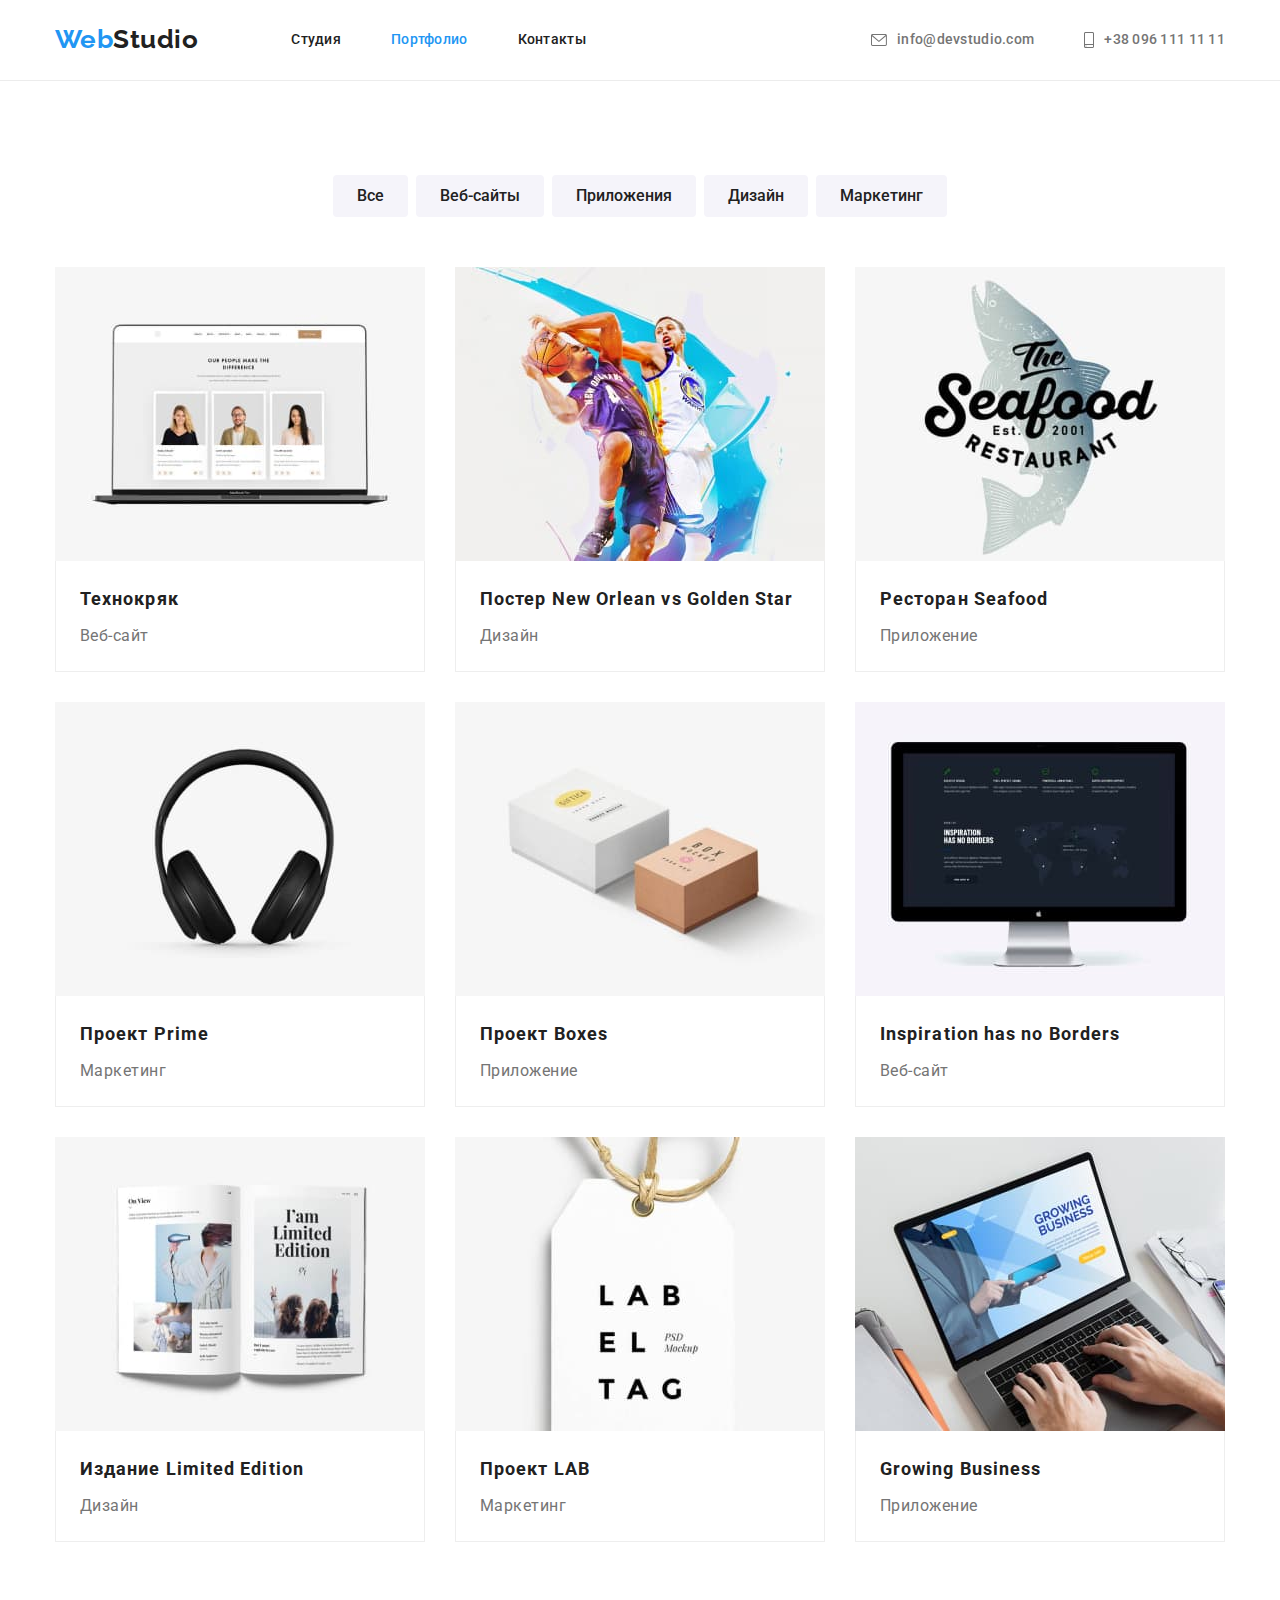
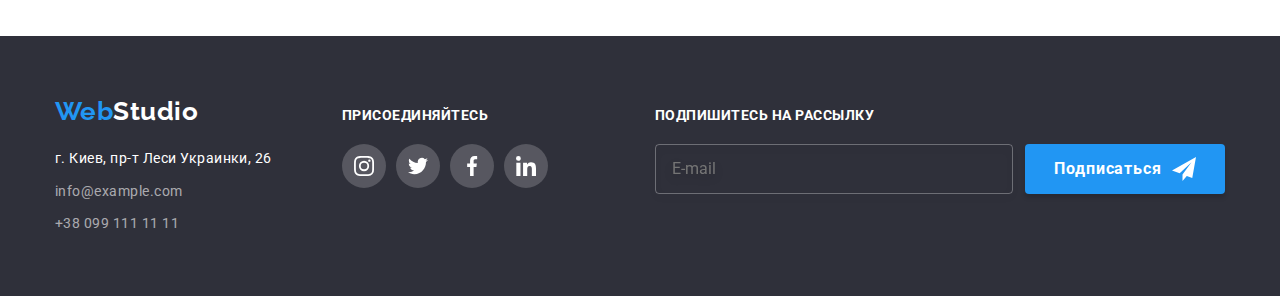
==== portfolio.html @ 56f7a827 "start" ====
<!DOCTYPE html>
<html lang="ru">

<head>
    <meta charset="UTF-8">
    <meta name="viewport" content="width=device-width, initial-scale=1.0">
    <title>ВебСтудия</title>
    <link rel="preconnect" href="https://fonts.gstatic.com">
    <link href="https://fonts.googleapis.com/css2?family=Raleway:wght@700&family=Roboto:wght@400;500;700;900&display=swap"
        rel="stylesheet">
    <link rel="stylesheet" href="https://cdnjs.cloudflare.com/ajax/libs/modern-normalize/1.0.0/modern-normalize.css">
    <link rel="stylesheet" href="./css/stylesheet.css">
</head>

<body>
    <!-- header -->
    <header class="header">
        <div class="container oneline">
            <nav class="navigation">
                <a class="logo-header" href="./index.html" lang="en">Web<span class="studio-above">Studio</span></a>
                <ul class="nav-links">
                    <li class="nav-links-item">
                        <a class="nav-link" href="./index.html">Студия</a>
                    </li>
                    <li class="nav-links-item">
                        <a class="nav-link active-page" href="./portfolio.html"><span class="this-page">Портфолио</span></a>
                    </li>
                    <li class="nav-links-item">
                        <a class="nav-link" href="#">Контакты</a>
                    </li>
                </ul>
            </nav>
            <ul class="header-address">
                <li class="header-address-item">
                    <a class="nav-contact-link" href="mailto:info@devstudio.com">
                        <svg class="header-icon" width="16" height="12">
                            <use href="./index-images/icons/sprite.svg#icon-envelope">
                            </use>
                        </svg>info@devstudio.com
                    </a>
                </li>
                <li class="header-address-item">
                    <a class="nav-contact-link" href="tel:+380961111111">
                        <svg class="header-icon" width="10" height="16">
                            <use href="./index-images/icons/sprite.svg#icon-smartphone">
                            </use>
                        </svg>+38 096 111 11 11
                    </a>
                </li>
            </ul>
        </div>
    </header>

    <main>
        <!-- portfolio -->
        <section class="portfolio">
            <div class="container">    
                <h1 hidden>Портфолио</h1>

                <!-- buttons -->
                <ul class="buttons">
                    <li class="buttons-item"><button type="button" class="sort-button">Все</button></li>
                    <li class="buttons-item"><button type="button" class="sort-button">Веб-сайты</button></li>
                    <li class="buttons-item"><button type="button" class="sort-button">Приложения</button></li>
                    <li class="buttons-item"><button type="button" class="sort-button">Дизайн</button></li>
                    <li class="buttons-item"><button type="button" class="sort-button">Маркетинг</button></li>
                </ul>

                <!-- projects -->
                <h2 hidden>Ссылки на проекты</h2>
                <ul class="projects">
                    <li class="projects-item">
                        <a href="#" class="projects-link">
                            <div class="jump">
                                <img class="projects-pic" src= ./index-images/projects/technokrjak.jpg alt="Технокряк" width="370" height="294">
                                <p class="jump-text">Технокряк это современная площадка распространения коронавируса. Компании используют эту платформу для цифрового
                                шпионажа и атак на защищённые сервера конкурентов.
                                </p>
                            </div>
                            <div class="projects-text"> 
                                <h3 class="projects-title">Технокряк</h3>
                                <p class="projects-type">Веб-сайт</p>
                            </div>
                        </a>
                    </li>
                    <li class="projects-item">
                        <a href="#" class="projects-link">
                            <div class="jump">
                                <img class="projects-pic" src="./index-images/projects/neworlean.jpg" alt="Постер New Orlean vs Golden Star" width="370"
                                    height="294">
                                <p class="jump-text">Технокряк это современная площадка распространения коронавируса. Компании используют эту
                                    платформу для цифрового
                                    шпионажа и атак на защищённые сервера конкурентов.
                                </p>
                            </div>
                            <div class="projects-text">
                                <h3 class="projects-title">Постер New Orlean vs Golden Star</h3>
                                <p class="projects-type">Дизайн</p>
                            </div>
                        </a>
                    </li>
                    <li class="projects-item">
                        <a href="#" class="projects-link">
                            <div class="jump">
                                <img class="projects-pic" src="./index-images/projects/seafood.jpg" alt="Ресторан Seafood" width="370" height="294">
                                <p class="jump-text">Технокряк это современная площадка распространения коронавируса. Компании используют эту
                                    платформу для цифрового
                                    шпионажа и атак на защищённые сервера конкурентов.
                                </p>
                            </div>
                            <div class="projects-text">
                                <h3 class="projects-title">Ресторан Seafood</h3>
                                <p class="projects-type">Приложение</p>
                            </div>
                        </a>
                    </li>
                    <li class="projects-item">
                        <a href="#" class="projects-link">
                            <div class="jump">
                                <img class="projects-pic" src="./index-images/projects/prime.jpg" alt="Проект Prime" width="370" height="294">
                                <p class="jump-text">Технокряк это современная площадка распространения коронавируса. Компании используют эту
                                    платформу для цифрового
                                    шпионажа и атак на защищённые сервера конкурентов.
                                </p>
                            </div>
                            <div class="projects-text">
                                <h3 class="projects-title">Проект Prime</h3>
                                <p class="projects-type">Маркетинг</p>
                            </div>
                        </a>
                    </li>
                    <li class="projects-item">
                        <a href="#" class="projects-link">
                            <div class="jump">
                                <img class="projects-pic" src="./index-images/projects/boxes.jpg" alt="Проект Boxes" width="370" height="294">
                                <p class="jump-text">Технокряк это современная площадка распространения коронавируса. Компании используют эту
                                    платформу для цифрового
                                    шпионажа и атак на защищённые сервера конкурентов.
                                </p>
                            </div>
                            <div class="projects-text">
                                <h3 class="projects-title">Проект Boxes</h3>
                                <p class="projects-type">Приложение</p>
                            </div>
                        </a>
                    </li>
                    <li class="projects-item">
                        <a href="#" class="projects-link">
                            <div class="jump">
                                <img class="projects-pic" src="./index-images/projects/inspiration.jpg" alt="Inspiration has no Borders" width="370"
                                    height="294">
                                <p class="jump-text">Технокряк это современная площадка распространения коронавируса. Компании используют эту
                                    платформу для цифрового
                                    шпионажа и атак на защищённые сервера конкурентов.
                                </p>
                            </div>
                            <div class="projects-text">
                                <h3 class="projects-title">Inspiration has no Borders</h3>
                                <p class="projects-type">Веб-сайт</p>
                            </div>
                        </a>
                    </li>
                    <li class="projects-item">
                        <a href="#" class="projects-link">
                            <div class="jump">
                                <img class="projects-pic" src="./index-images/projects/limitededition.jpg" alt="Издание Limited Edition" width="370"
                                    height="294">
                                <p class="jump-text">Технокряк это современная площадка распространения коронавируса. Компании используют эту
                                платформу для цифрового
                                шпионажа и атак на защищённые сервера конкурентов.</p>
                            </div>
                            <div class="projects-text">
                                <h3 class="projects-title">Издание Limited Edition</h3>
                                <p class="projects-type">Дизайн</p>
                            </div>
                        </a>
                    </li>
                    <li class="projects-item">
                        <a href="#" class="projects-link">
                            <div class="jump">
                                <img class="projects-pic" src="./index-images/projects/lab.jpg" alt="Проект LAB" width="370" height="294">
                                <p class="jump-text">Технокряк это современная площадка распространения коронавируса. Компании используют эту
                                    платформу для цифрового
                                    шпионажа и атак на защищённые сервера конкурентов.</p>
                            </div>
                            <div class="projects-text">
                                <h3 class="projects-title">Проект LAB</h3>
                                <p class="projects-type">Маркетинг</p>
                            </div>
                        </a>
                    </li>
                    <li class="projects-item">
                        <a href="#" class="projects-link">
                            <div class="jump">
                                <img class="projects-pic" src="./index-images/projects/growing.jpg" alt="Growing Business" width="370" height="294">
                                <p class="jump-text">Технокряк это современная площадка распространения коронавируса. Компании используют эту
                                    платформу для цифрового
                                    шпионажа и атак на защищённые сервера конкурентов.</p>
                            </div>
                            <div class="projects-text">
                                <h3 class="projects-title">Growing Business</h3>
                                <p class="projects-type">Приложение</p>
                            </div>
                        </a>
                    </li>
                </ul>
            </div>
        </section>
    </main>

    <!-- footer -->
    <footer class="footer">
        <div class="container general">
            <div class="footer-one">
                <a class="logo-footer" href="./index.html" lang="en">Web<span class="studio-below">Studio</span></a>
                <address class="footer-addresses">
                    <a class="address-link" href="#">г. Киев, пр-т Леси Украинки, 26</a>
                    <a class="contact-link" href="mailto:info@example.com">info@example.com</a>
                    <a class="contact-link" href="tel:+380991111111">+38 099 111 11 11</a>
                </address>
            </div>
            <div class="footer-two">
                <h3 class="join-title">Присоединяйтесь</h3>
                <ul class="member-links">
                    <li class="member-links-item down">
                        <a href="#" class="member-link">
                            <svg class="link-icon foot">
                                <use href="./index-images/icons/sprite.svg#icon-instagram">
                                </use>
                            </svg>
                        </a>
                    </li>
                    <li class="member-links-item down">
                        <a href="#" class="member-link">
                            <svg class="link-icon foot">
                                <use href="./index-images/icons/sprite.svg#icon-twitter">
                                </use>
                            </svg>
                        </a>
                    </li>
                    <li class="member-links-item down">
                        <a href="#" class="member-link">
                            <svg class="link-icon foot">
                                <use href="./index-images/icons/sprite.svg#icon-facebook">
                                </use>
                            </svg>
                        </a>
                    </li>
                    <li class="member-links-item down">
                        <a href="#" class="member-link">
                            <svg class="link-icon foot">
                                <use href="./index-images/icons/sprite.svg#icon-linkedin">
                                </use>
                            </svg>
                        </a>
                    </li>
                </ul>
            </div>
            <div class="footer-three">
                <form action="#" class="subscribe-form">
                    <p class="join-title">Подпишитесь на рассылку</p>
                    <div class="subscribe-container">
                        <input name="user-e-mail" class="order-form-input-footer" type="email" placeholder="E-mail">
                        <button class="order-button subscribe" type="submit">
                            <span>Подписаться</span>
                            <svg class="subscribe-icon">
                                <use href="./index-images/icons/sprite.svg#icon-send"></use>
                            </svg>
                        </button>
                    </div>
                </form>
            </div>
        </div>
    </footer>

</body>

</html>
---- css/stylesheet.css ----
:root {
  --accent-color: #2196f3;
  --h-color: #212121;
  --text-color: #757575;
  --white-color: #ffffff;
  --font-family: Roboto, sans-serif;
  --time: 250ms;
  --delay: cubic-bezier(0.4, 0, 0.2, 1);
}

html {
  box-sizing: border-box;
}

*,
*::after,
*::before {
  box-sizing: inherit;
}

body {
  font-family: var(--font-family);
  letter-spacing: 0.03em;
  font-style: normal;
  margin: 0;
}

ul {
  margin: 0;
  padding: 0;
}

a {
  text-decoration: none;
}

h1,
h2,
h3,
h4,
h5,
h6,
p {
  margin: 0;
}

img {
  display: block;
  max-width: 100%;
  height: auto;
}

.container {
  width: 1200px;
  padding: 0 15px;
  margin: 0 auto;
}

/* header */

.header {
  display: flex;
  align-items: center;
  border-bottom: 1px solid #ececec;
}

.oneline {
  display: flex;
}

.navigation {
  display: flex;
}

.logo-header {
  display: inline-block;
  padding-top: 24px;
  padding-bottom: 25px;
  margin-right: 93px;
  font-family: Raleway, sans-serif;
  font-weight: 700;
  font-size: 26px;
  line-height: 1.19;
  color: var(--accent-color);
}

.studio-above {
  color: var(--h-color);
}

.nav-links {
  list-style: none;
  display: flex;
}

.nav-links-item {
  display: inline-block;
  margin-right: 50px;
  position: relative;
}

.nav-links .nav-links-item:last-child {
  margin-right: 0;
}

.nav-link {
  display: inline-block;
  padding: 32px 0;
  font-weight: 500;
  font-size: 14px;
  line-height: 1.14;
  letter-spacing: 0.02em;
  color: var(--h-color);
  transition: color var(--time) var(--delay);
}

.nav-link:hover,
.nav-link:focus,
.nav-contact-link:hover,
.nav-contact-link:focus {
  color: var(--accent-color);
}

.nav-link > .this-page {
  color: var(--accent-color);
}

.nav-link::after {
  content: "";
  display: block;
  height: 4px;
  width: 100%;
  background: var(--accent-color);
  border-radius: 2px;
  position: absolute;
  left: 0;
  bottom: 0;
  visibility: hidden;
  transition: visibility var(--time) var(--delay);
}

.nav-link:hover::after,
.nav-link:focus::after {
  visibility: visible;
}

.header-address-item {
  display: inline-block;
  margin-right: 50px;
  color: var(--text-color);
}

.header-address .header-address-item:last-child {
  margin-right: 0;
}

.nav-contact-link {
  display: flex;
  align-items: center;
  font-weight: 500;
  font-size: 14px;
  line-height: 1.14;
  letter-spacing: 0.02em;
  color: var(--text-color);
  padding: 32px 0;
  transition: color var(--time) var(--delay);
}

.header-icon {
  display: inline-block;
  margin-right: 10px;
  fill: currentColor;
  transition: color var(--time) var(--delay);
}

.header-icon:hover,
.header-icon:focus {
  color: var(--accent-color);
}

.header-address {
  margin-left: auto;
  display: flex;
  list-style: none;
}

/* footer */

address {
  font-style: normal;
}

.footer {
  background: #2f303a;
  padding-top: 60px;
  padding-bottom: 60px;
}

.general {
  display: flex;
  flex-direction: row;
  align-items: baseline;
}

/* footer-one container */

.footer-one {
  display: inline-block;
  margin-right: 70px;
}

.logo-footer {
  display: inline-block;
  margin-bottom: 20px;
  font-family: Raleway, sans-serif;
  font-weight: 700;
  font-size: 26px;
  line-height: 1.19;
  color: var(--accent-color);
}

.studio-below {
  color: var(--white-color);
}

.footer-addresses {
  display: flex;
  flex-direction: column;
}

.address-link {
  font-weight: 400;
  font-size: 14px;
  line-height: 1.7;
  color: var(--white-color);
}

.contact-link {
  display: inline-block;
  margin-top: 9px;
  font-weight: 400;
  font-size: 14px;
  line-height: 1.7;
  color: rgba(255, 255, 255, 0.6);
  transition: color var(--time) var(--delay);
}

.contact-link:hover,
.contact-link:focus {
  color: var(--accent-color);
}

/* footer-two container*/

.join-title {
  display: inline-block;
  margin-bottom: 20px;
  font-weight: 700;
  font-size: 14px;
  line-height: 1.14;
  text-transform: uppercase;
  color: var(--white-color);
}

.down {
  background-color: rgba(255, 255, 255, 0.1);
}

.foot {
  fill: var(--white-color);
}

/* footer-three container*/

.footer-three {
  margin-left: auto;
}

.subscribe-form {
  display: flex;
  flex-direction: column;
}

.subscribe-container {
  display: flex;
  flex-direction: row;
}

.order-form-input-footer {
  width: 358px;
  height: 50px;
  font-weight: 400;
  font-size: 16px;
  line-height: 1.25;
  display: flex;
  align-items: center;
  color: rgba(255, 255, 255, 0.6);
  background-color: inherit;
  border: 1px solid rgba(255, 255, 255, 0.3);
  filter: drop-shadow(0px 4px 4px rgba(0, 0, 0, 0.15));
  border-radius: 4px;
  padding: 15px 16px;
}

.order-form-input-footer:focus,
.order-form-input-footer:hover {
  border-color: var(--accent-color);
  outline: none;
}

.subscribe-icon {
  content: "";
  display: block;
  margin-left: 10px;
  height: 24px;
  width: 24px;
  background-position: center;
  background-size: contain;
  background-repeat: no-repeat;
  fill: currentColor;
}

.order-button.subscribe {
  margin-left: 12px;
  display: flex;
  flex-direction: row;
  justify-content: center;
  align-items: center;
}

/* index page */

/* hero */

.hero {
  max-width: 1600px;
  padding: 200px 0px;
  margin: 0 auto;
  background-color: #2f303a;
  background-image: linear-gradient(
      rgba(47, 48, 58, 0.4),
      rgba(47, 48, 58, 0.4)
    ),
    url(../index-images/bcgimg.jpg);
  background-size: cover;
  background-repeat: no-repeat;
  background-position: center;
}

.hero-title {
  text-align: center;
  display: block;
  margin: 0 auto 30px;
  width: 696px;
  font-weight: 900;
  font-size: 44px;
  line-height: 1.36;
  letter-spacing: 0.06em;
  text-transform: uppercase;
  color: var(--white-color);
}

.order-button {
  display: block;
  padding: 8px 0;
  min-width: 200px;
  margin: 0 auto;
  font-weight: 700;
  font-size: 16px;
  line-height: 1.875;
  letter-spacing: 0.06em;
  color: var(--white-color);
  background: var(--accent-color);
  box-shadow: 0px 4px 4px rgba(0, 0, 0, 0.15);
  border-radius: 4px;
  border-color: transparent;
  cursor: pointer;
}

.order-button:hover,
.order-button:focus {
  background-color: #188ce8;
  filter: drop-shadow(0px 4px 4px rgba(0, 0, 0, 0.15));
}

/* modal window */

.backdrop {
  position: fixed;
  top: 0;
  left: 0;
  width: 100%;
  height: 100%;
  background: rgba(0, 0, 0, 0.2);
  opacity: 1;
  visibility: visible;
  transition: visibility var(--time) var(--delay);
}

.backdrop.is-hidden {
  opacity: 0;
  pointer-events: none;
  visibility: hidden;
}

.modal {
  position: absolute;
  top: 50%;
  left: 50%;
  transform: translate(-50%, -50%);
  height: 581px;
  width: 528px;
  background: var(--white-color);
  box-shadow: 0px 1px 3px rgba(0, 0, 0, 0.12), 0px 1px 1px rgba(0, 0, 0, 0.14),
    0px 2px 1px rgba(0, 0, 0, 0.2);
  border-radius: 4px;
  opacity: 1;
  transition: opacity var(--time) var(--delay);
  padding: 40px;
}

.backdrop.is-hidden .modal {
  opacity: 0;
}

.close {
  position: absolute;
  width: 30px;
  height: 30px;
  top: 8px;
  right: 8px;
  background: var(--white-color);
  border: 1px solid rgba(0, 0, 0, 0.1);
  border-radius: 50%;
  cursor: pointer;
  transition: fill var(--time) var(--delay);
  fill: currentColor;
}

.close-sign {
  content: "";
  height: 11px;
  width: 11px;
}

.close:focus,
.close:hover {
  fill: var(--accent-color);
}

/* order-form */

.order-form {
  display: flex;
  flex-direction: column;
}

.order-form-title {
  display: flex;
  margin-bottom: 12px;
  font-weight: 700;
  font-size: 20px;
  line-height: 1.15;
  text-align: center;
  justify-content: center;
  color: var(--h-color);
}

.order-form-label {
  position: relative;
  display: block;
  margin-bottom: 10px;
  display: inline-block;
  font-weight: 400;
  font-size: 12px;
  line-height: 1.17;
  letter-spacing: 0.01em;
  color: var(--text-color);
}

.order-form-input {
  display: inline-block;
  padding: 0 12px 0 42px;
  margin-top: 4px;
  height: 40px;
  width: 100%;
  border: 1px solid rgba(33, 33, 33, 0.2);
  border-radius: 4px;
  transition: border-color var(--time) var(--delay);
  font-weight: normal;
  font-size: 12px;
  line-height: 1.17;
  letter-spacing: 0.01em;
  color: var(--h-color);
}

.order-form-input::placeholder {
  color: rgba(117, 117, 117, 0.5);
}

.order-form-input:focus,
.order-form-input:hover {
  border-color: var(--accent-color);
  outline: none;
}

textarea {
  resize: none;
}

.order-form-input.comment {
  width: 448px;
  height: 120px;
  padding: 12px 16px;
}

.form-icon {
  position: absolute;
  display: inline-block;
  content: "";
  width: 18px;
  height: 18px;
  top: 50%;
  left: 12px;
  fill: currentColor;
  transition: fill var(--time) var(--delay);
}

.order-form-input:focus + .form-icon,
.order-form-input:hover + .form-icon {
  fill: var(--accent-color);
}

/* checkbox */

.form-field {
  display: flex;
  flex-direction: row;
  align-items: center;
  justify-content: center;
  margin-top: 10px;
  margin-bottom: 30px;
  font-weight: 400;
  font-size: 14px;
  line-height: 1.7;
  color: var(--text-color);
}

.checkbox-link {
  color: var(--accent-color);
  text-decoration: underline;
  margin: 0;
}

.tick {
  display: inline-block;
  margin-right: 8px;
  border: 2px solid #000000;
  border-radius: 2px;
  box-shadow: 0px 4px 4px rgba(0, 0, 0, 0.25);
  cursor: pointer;
  fill: var(--white-color);
  transition: border-color var(--time) var(--delay),
    background-color var(--time) var(--delay);
}

.checkbox.visually-hidden {
  position: absolute !important;
  clip: rect(1px 1px 1px 1px); /* IE6, IE7 */
  clip: rect(1px, 1px, 1px, 1px);
  padding: 0 !important;
  border: 0 !important;
  height: 1px !important;
  width: 1px !important;
  overflow: hidden;
}

.checkbox:hover + .tick,
.checkbox:focus + .tick {
  border-color: var(--accent-color);
}

.checkbox:checked + .tick {
  border-color: var(--accent-color);
  background-color: var(--accent-color);
  box-shadow: none;
}

/* usp */

.usp {
  padding: 94px 0;
}

.list {
  display: flex;
  list-style: none;
}

.list-item {
  display: inline-block;
  margin-right: 30px;
  width: 270px;
}

.list-item:last-child {
  margin-right: 0;
}

.list-item::before {
  content: "";
  display: block;
  height: 120px;
  margin-bottom: 30px;
  background-color: #f5f4fa;
  background-repeat: no-repeat;
  background-position: center;
}

.antenna::before {
  background-image: url("../index-images/icons/antenna.svg");
}

.clock::before {
  background-image: url("../index-images/icons/clock.svg");
}

.diagram::before {
  background-image: url("../index-images/icons/diagram.svg");
}

.astronaut::before {
  background-image: url("../index-images/icons/astronaut.svg");
}

.list-item-title {
  display: inline-block;
  height: 16px;
  margin-bottom: 10px;
  font-weight: 700;
  font-size: 14px;
  line-height: 1.14;
  text-transform: uppercase;
  color: var(--h-color);
}

.list-item-descr {
  display: inline-block;
  font-weight: 400;
  font-size: 14px;
  line-height: 1.7;
  color: var(--text-color);
  height: 75px;
}

/* our job */

.ourjob {
  display: block;
  padding-bottom: 94px;
  text-align: center;
}

.section-title {
  font-weight: 700;
  font-size: 36px;
  line-height: 1.17;
  color: var(--h-color);
  margin-bottom: 50px;
}

.ourjob-list {
  display: flex;
  list-style: none;
}

.ourjob-list-item {
  display: inline-block;
  margin-right: 30px;
}

.ourjob-list-item:last-child {
  margin-right: 0px;
}

.job-action {
  position: relative;
}

.job-text {
  display: flex;
  align-items: center;
  justify-content: center;
  left: 0;
  bottom: 0;
  position: absolute;
  height: 70px;
  width: 100%;
  font-weight: 700;
  font-size: 14px;
  line-height: 1.14;
  text-transform: uppercase;
  color: var(--white-color);
  background: rgba(47, 48, 58, 0.8);
}

/* team */

.team {
  background: #f5f4fa;
  padding: 94px 0;
  text-align: center;
}

.members {
  display: flex;
  list-style: none;
}

.member-card {
  display: inline-block;
  margin-right: 30px;
  box-shadow: 0px 4px 4px rgba(0, 0, 0, 0.15);
  border-radius: 4px;
  border-color: transparent;
  background-color: var(--white-color);
}

.member-card:last-child {
  margin-right: 0px;
}

.member-picture {
  left: 215px;
  top: 1635px;
  border-radius: 0px;
}

.card-text {
  padding: 30px;
}

.member-name {
  display: block;
  margin-bottom: 10px;
  font-weight: 500;
  font-size: 16px;
  line-height: 19px;
  color: var(--h-color);
}

.member-job {
  display: inline-block;
  margin-bottom: 16px;
  font-weight: normal;
  font-size: 16px;
  line-height: 1.19;
  color: var(--text-color);
}

.member-links {
  display: flex;
  flex-direction: row;
  justify-content: center;
  list-style: none;
}

.member-links-item {
  display: block;
  width: 44px;
  height: 44px;
  margin-right: 10px;
  border-radius: 50%;
}

.member-links-item:last-child {
  margin-right: 0;
}

.member-link {
  width: inherit;
  height: inherit;
  border-radius: inherit;
  display: flex;
  justify-content: center;
  align-items: center;
  fill: #afb1b8;
  background-color: inherit;
  transition: background-color var(--time) var(--delay),
    fill var(--time) var(--delay);
}

.link-icon {
  height: 20px;
  width: 20px;
  background-size: contain;
  background-position: center;
  background-repeat: no-repeat;
}

.member-link:hover,
.member-link:focus {
  background-color: var(--accent-color);
  fill: var(--white-color);
}

/* clients */

.clients {
  padding: 94px 0;
  text-align: center;
}

.client-list {
  display: flex;
  list-style: none;
}

.client-item {
  display: block;
  margin-right: 30px;
  width: 170px;
  height: 90px;
}

.client-item:last-child {
  margin-right: 0;
}

.client-item-link {
  width: inherit;
  height: inherit;
  display: flex;
  justify-content: center;
  align-items: center;
  border: 1px solid;
  border-radius: 4px;
  border-color: #afb1b8;
  fill: #afb1b8;
  transition: border-color var(--time) var(--delay),
    fill var(--time) var(--delay);
}

.client-item-link:hover,
.client-item-link:focus {
  border-color: var(--accent-color);
  fill: var(--accent-color);
}

.client-item-logo {
  background-size: contain;
  background-repeat: no-repeat;
  background-position: center;
}

/* portfolio */

.portfolio {
  padding-top: 94px;
  padding-bottom: 94px;
}

/* buttons */

.buttons {
  list-style: none;
  margin-bottom: 50px;
  display: flex;
  justify-content: center;
}

.sort-button {
  display: inline-block;
  padding: 6px 22px;
  font-weight: 500;
  font-size: 16px;
  line-height: 1.62;
  color: var(--h-color);
  background-color: #f5f4fa;
  border-radius: 4px;
  border-color: transparent;
  box-shadow: none;
  cursor: pointer;
  transition: background-color var(--time) var(--delay),
    color var(--time) var(--delay), box-shadow var(--time) var(--delay);
}

.buttons-item {
  margin-right: 8px;
}

.buttons .buttons-item:last-child {
  margin-right: 0;
}

.sort-button:hover,
.sort-button:focus {
  color: var(--white-color);
  background-color: var(--accent-color);
  box-shadow: 0px 3px 1px rgba(0, 0, 0, 0.1), 0px 1px 2px rgba(0, 0, 0, 0.08),
    0px 2px 2px #0000001f;
}

/* projects */

.projects {
  list-style: none;
  display: flex;
  flex-wrap: wrap;
}

.projects-item {
  width: 370px;
  margin-right: 30px;
  margin-bottom: 30px;
}

.projects-link {
  display: block;
  box-shadow: none;
  transition: box-shadow var(--time) var(--delay);
}

.projects-link:hover,
.projects-link:focus {
  box-shadow: 0px 1px 1px rgba(0, 0, 0, 0.12), 0px 4px 4px rgba(0, 0, 0, 0.06),
    1px 4px 6px rgba(0, 0, 0, 0.16);
}

.projects-item:nth-child(3n) {
  margin-right: 0;
}

.projects-item:nth-last-child(-n + 3) {
  margin-bottom: 0;
}

.projects-text {
  border: 1px solid #eeeeee;
  border-top: 0;
  padding: 20px 24px;
}

.projects-title {
  display: block;
  margin-bottom: 4px;
  font-weight: 700;
  font-size: 18px;
  line-height: 2;
  letter-spacing: 0.06em;
  color: var(--h-color);
}

.projects-type {
  font-weight: 400;
  font-size: 16px;
  line-height: 1.875;
  color: var(--text-color);
}

.jump {
  position: relative;
  overflow: hidden;
}

.jump-text {
  position: absolute;
  top: 0;
  left: 0;
  width: 100%;
  height: 100%;
  padding: 63px 24px;
  font-weight: 400;
  font-size: 18px;
  line-height: 1.55;
  background: var(--accent-color);
  opacity: 0.9;
  color: var(--white-color);
  transform: translateY(101%);
  transition: transform var(--time) var(--delay);
}

.projects-link:hover .jump-text,
.projects-link:focus .jump-text {
  transform: translateY(0);
}
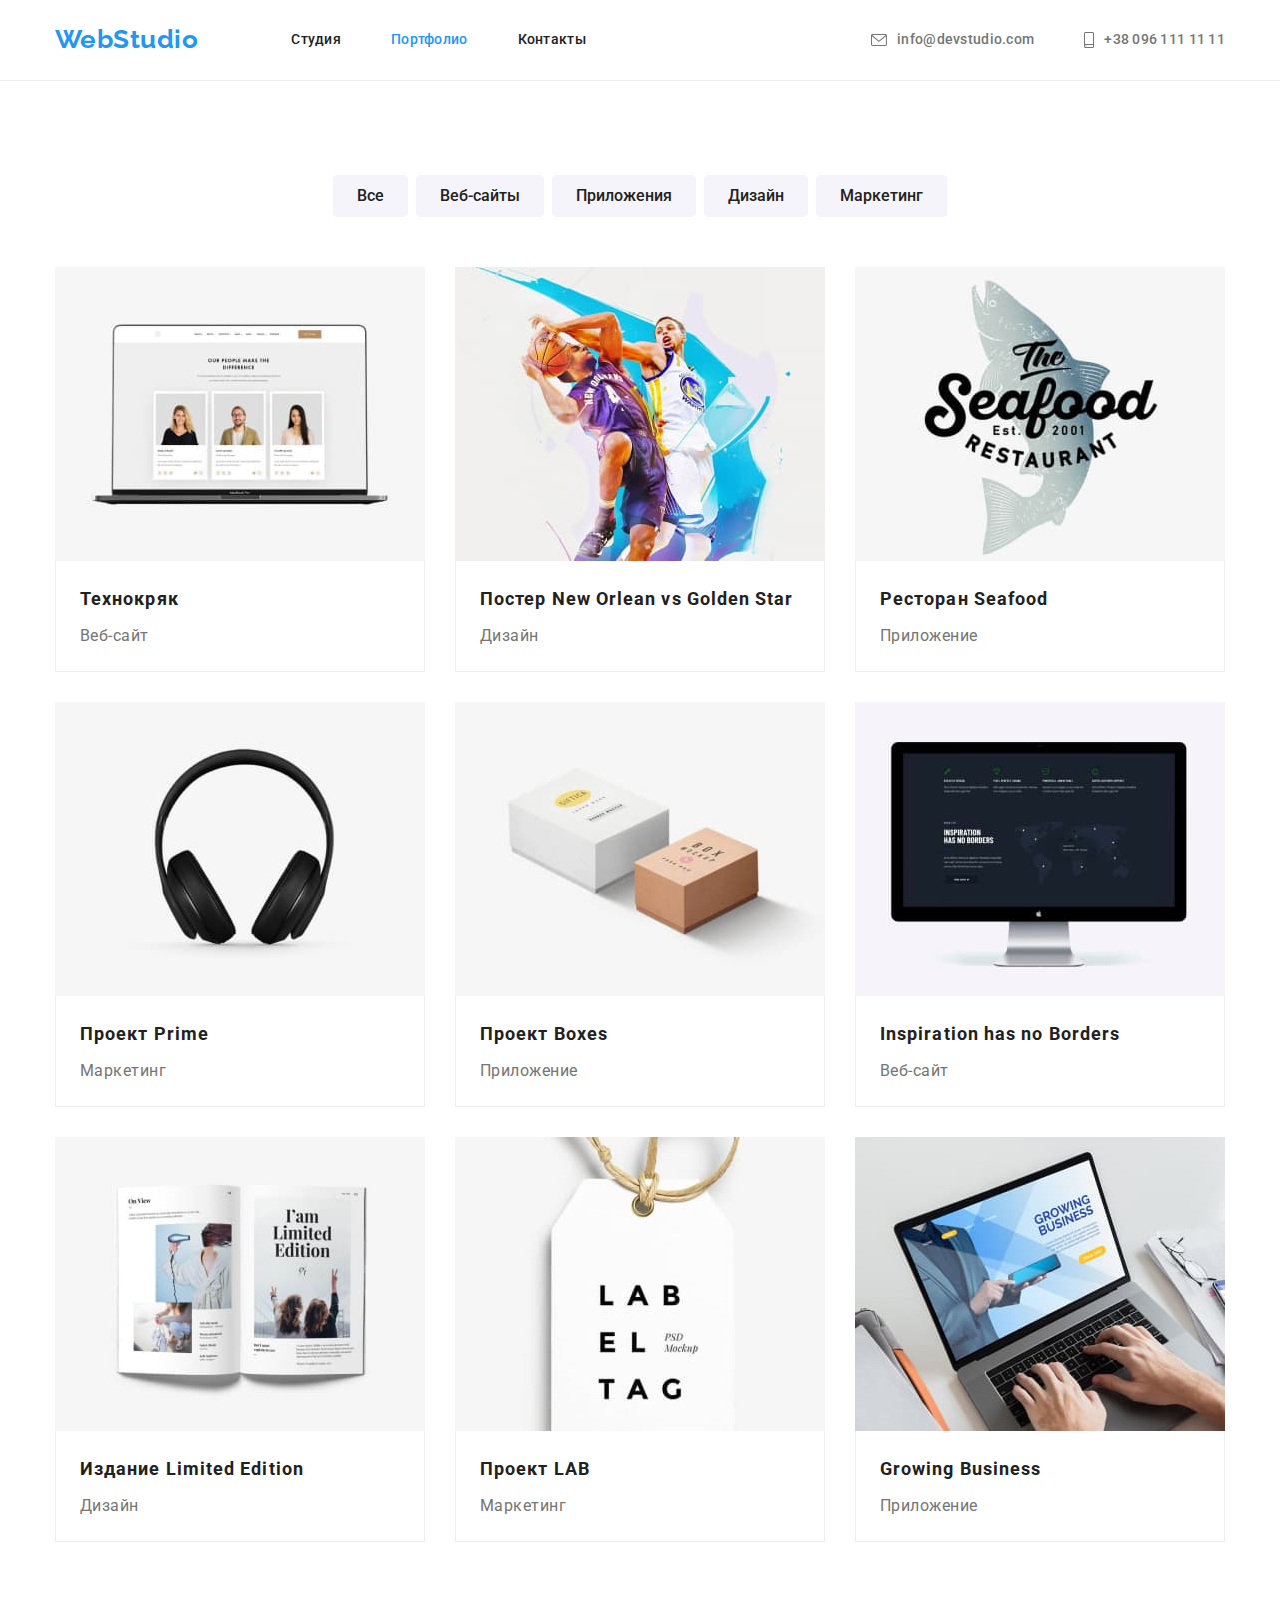
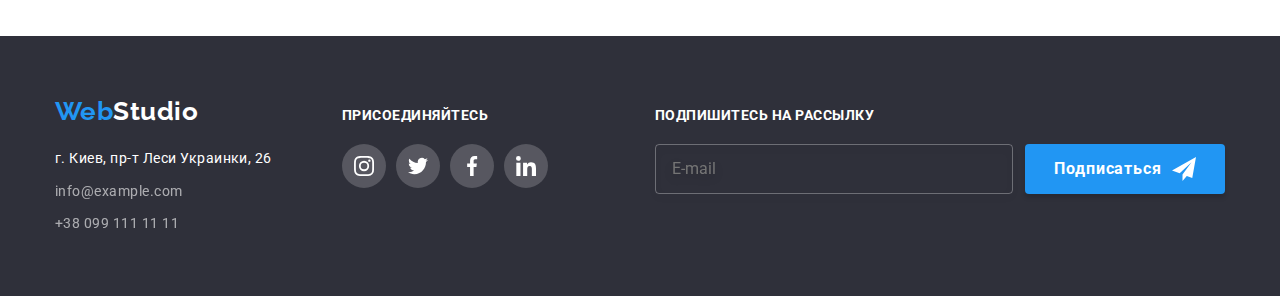
==== commit 6b7558db: "bem" ====
--- a/portfolio.html
+++ b/portfolio.html
@@ -9,7 +9,7 @@
     <link href="https://fonts.googleapis.com/css2?family=Raleway:wght@700&family=Roboto:wght@400;500;700;900&display=swap"
         rel="stylesheet">
     <link rel="stylesheet" href="https://cdnjs.cloudflare.com/ajax/libs/modern-normalize/1.0.0/modern-normalize.css">
-    <link rel="stylesheet" href="./css/stylesheet.css">
+    <link rel="stylesheet" href="./css/main.min.css">
 </head>
 
 <body>
@@ -17,31 +17,31 @@
     <header class="header">
         <div class="container oneline">
             <nav class="navigation">
-                <a class="logo-header" href="./index.html" lang="en">Web<span class="studio-above">Studio</span></a>
+                <a class="logo logo--header" href="./index.html" lang="en">Web<span class="logo logo--above">Studio</span></a>
                 <ul class="nav-links">
-                    <li class="nav-links-item">
-                        <a class="nav-link" href="./index.html">Студия</a>
-                    </li>
-                    <li class="nav-links-item">
-                        <a class="nav-link active-page" href="./portfolio.html"><span class="this-page">Портфолио</span></a>
-                    </li>
-                    <li class="nav-links-item">
-                        <a class="nav-link" href="#">Контакты</a>
+                    <li class="nav-links__item">
+                        <a class="nav-links__link" href="./index.html">Студия</a>
+                    </li>
+                    <li class="nav-links__item">
+                        <a class="nav-links__link nav-links__link--current" href="./portfolio.html">Портфолио</a>
+                    </li>
+                    <li class="nav-links__item">
+                        <a class="nav-links__link" href="#">Контакты</a>
                     </li>
                 </ul>
             </nav>
             <ul class="header-address">
-                <li class="header-address-item">
-                    <a class="nav-contact-link" href="mailto:info@devstudio.com">
-                        <svg class="header-icon" width="16" height="12">
+                <li class="header-address__item">
+                    <a class="header-address__link" href="mailto:info@devstudio.com">
+                        <svg class="header-address__icon" width="16" height="12">
                             <use href="./index-images/icons/sprite.svg#icon-envelope">
                             </use>
                         </svg>info@devstudio.com
                     </a>
                 </li>
-                <li class="header-address-item">
-                    <a class="nav-contact-link" href="tel:+380961111111">
-                        <svg class="header-icon" width="10" height="16">
+                <li class="header-address__item">
+                    <a class="header-address__link" href="tel:+380961111111">
+                        <svg class="header-address__icon" width="10" height="16">
                             <use href="./index-images/icons/sprite.svg#icon-smartphone">
                             </use>
                         </svg>+38 096 111 11 11
@@ -58,148 +58,158 @@
                 <h1 hidden>Портфолио</h1>
 
                 <!-- buttons -->
-                <ul class="buttons">
-                    <li class="buttons-item"><button type="button" class="sort-button">Все</button></li>
-                    <li class="buttons-item"><button type="button" class="sort-button">Веб-сайты</button></li>
-                    <li class="buttons-item"><button type="button" class="sort-button">Приложения</button></li>
-                    <li class="buttons-item"><button type="button" class="sort-button">Дизайн</button></li>
-                    <li class="buttons-item"><button type="button" class="sort-button">Маркетинг</button></li>
+                <ul class="buttons-list">
+                    <li class="buttons-list__item">
+                        <button type="button" class="sort-button">Все</button>
+                    </li>
+                    <li class="buttons-list__item">
+                        <button type="button" class="sort-button">Веб-сайты</button>
+                    </li>
+                    <li class="buttons-list__item">
+                        <button type="button" class="sort-button">Приложения</button>
+                    </li>
+                    <li class="buttons-list__item">
+                        <button type="button" class="sort-button">Дизайн</button>
+                    </li>
+                    <li class="buttons-list__item">
+                        <button type="button" class="sort-button">Маркетинг</button>
+                    </li>
                 </ul>
 
                 <!-- projects -->
                 <h2 hidden>Ссылки на проекты</h2>
                 <ul class="projects">
-                    <li class="projects-item">
-                        <a href="#" class="projects-link">
-                            <div class="jump">
-                                <img class="projects-pic" src= ./index-images/projects/technokrjak.jpg alt="Технокряк" width="370" height="294">
-                                <p class="jump-text">Технокряк это современная площадка распространения коронавируса. Компании используют эту платформу для цифрового
+                    <li class="projects__item">
+                        <a href="#" class="projects__link">
+                            <div class="jump">
+                                <img src= ./index-images/projects/technokrjak.jpg alt="Технокряк" width="370" height="294">
+                                <p class="jump__text">Технокряк это современная площадка распространения коронавируса. Компании используют эту платформу для цифрового
                                 шпионажа и атак на защищённые сервера конкурентов.
                                 </p>
                             </div>
-                            <div class="projects-text"> 
-                                <h3 class="projects-title">Технокряк</h3>
-                                <p class="projects-type">Веб-сайт</p>
-                            </div>
-                        </a>
-                    </li>
-                    <li class="projects-item">
-                        <a href="#" class="projects-link">
-                            <div class="jump">
-                                <img class="projects-pic" src="./index-images/projects/neworlean.jpg" alt="Постер New Orlean vs Golden Star" width="370"
+                            <div class="projects__text"> 
+                                <h3 class="projects__title">Технокряк</h3>
+                                <p class="projects__type">Веб-сайт</p>
+                            </div>
+                        </a>
+                    </li>
+                    <li class="projects__item">
+                        <a href="#" class="projects__link">
+                            <div class="jump">
+                                <img src="./index-images/projects/neworlean.jpg" alt="Постер New Orlean vs Golden Star" width="370"
                                     height="294">
-                                <p class="jump-text">Технокряк это современная площадка распространения коронавируса. Компании используют эту
-                                    платформу для цифрового
-                                    шпионажа и атак на защищённые сервера конкурентов.
-                                </p>
-                            </div>
-                            <div class="projects-text">
-                                <h3 class="projects-title">Постер New Orlean vs Golden Star</h3>
-                                <p class="projects-type">Дизайн</p>
-                            </div>
-                        </a>
-                    </li>
-                    <li class="projects-item">
-                        <a href="#" class="projects-link">
-                            <div class="jump">
-                                <img class="projects-pic" src="./index-images/projects/seafood.jpg" alt="Ресторан Seafood" width="370" height="294">
-                                <p class="jump-text">Технокряк это современная площадка распространения коронавируса. Компании используют эту
-                                    платформу для цифрового
-                                    шпионажа и атак на защищённые сервера конкурентов.
-                                </p>
-                            </div>
-                            <div class="projects-text">
-                                <h3 class="projects-title">Ресторан Seafood</h3>
-                                <p class="projects-type">Приложение</p>
-                            </div>
-                        </a>
-                    </li>
-                    <li class="projects-item">
-                        <a href="#" class="projects-link">
-                            <div class="jump">
-                                <img class="projects-pic" src="./index-images/projects/prime.jpg" alt="Проект Prime" width="370" height="294">
-                                <p class="jump-text">Технокряк это современная площадка распространения коронавируса. Компании используют эту
-                                    платформу для цифрового
-                                    шпионажа и атак на защищённые сервера конкурентов.
-                                </p>
-                            </div>
-                            <div class="projects-text">
-                                <h3 class="projects-title">Проект Prime</h3>
-                                <p class="projects-type">Маркетинг</p>
-                            </div>
-                        </a>
-                    </li>
-                    <li class="projects-item">
-                        <a href="#" class="projects-link">
-                            <div class="jump">
-                                <img class="projects-pic" src="./index-images/projects/boxes.jpg" alt="Проект Boxes" width="370" height="294">
-                                <p class="jump-text">Технокряк это современная площадка распространения коронавируса. Компании используют эту
-                                    платформу для цифрового
-                                    шпионажа и атак на защищённые сервера конкурентов.
-                                </p>
-                            </div>
-                            <div class="projects-text">
-                                <h3 class="projects-title">Проект Boxes</h3>
-                                <p class="projects-type">Приложение</p>
-                            </div>
-                        </a>
-                    </li>
-                    <li class="projects-item">
-                        <a href="#" class="projects-link">
-                            <div class="jump">
-                                <img class="projects-pic" src="./index-images/projects/inspiration.jpg" alt="Inspiration has no Borders" width="370"
+                                <p class="jump__text">Технокряк это современная площадка распространения коронавируса. Компании используют эту
+                                    платформу для цифрового
+                                    шпионажа и атак на защищённые сервера конкурентов.
+                                </p>
+                            </div>
+                            <div class="projects__text">
+                                <h3 class="projects__title">Постер New Orlean vs Golden Star</h3>
+                                <p class="projects__type">Дизайн</p>
+                            </div>
+                        </a>
+                    </li>
+                    <li class="projects__item">
+                        <a href="#" class="projects__link">
+                            <div class="jump">
+                                <img src="./index-images/projects/seafood.jpg" alt="Ресторан Seafood" width="370" height="294">
+                                <p class="jump__text">Технокряк это современная площадка распространения коронавируса. Компании используют эту
+                                    платформу для цифрового
+                                    шпионажа и атак на защищённые сервера конкурентов.
+                                </p>
+                            </div>
+                            <div class="projects__text">
+                                <h3 class="projects__title">Ресторан Seafood</h3>
+                                <p class="projects__type">Приложение</p>
+                            </div>
+                        </a>
+                    </li>
+                    <li class="projects__item">
+                        <a href="#" class="projects__link">
+                            <div class="jump">
+                                <img src="./index-images/projects/prime.jpg" alt="Проект Prime" width="370" height="294">
+                                <p class="jump__text">Технокряк это современная площадка распространения коронавируса. Компании используют эту
+                                    платформу для цифрового
+                                    шпионажа и атак на защищённые сервера конкурентов.
+                                </p>
+                            </div>
+                            <div class="projects__text">
+                                <h3 class="projects__title">Проект Prime</h3>
+                                <p class="projects__type">Маркетинг</p>
+                            </div>
+                        </a>
+                    </li>
+                    <li class="projects__item">
+                        <a href="#" class="projects__link">
+                            <div class="jump">
+                                <img src="./index-images/projects/boxes.jpg" alt="Проект Boxes" width="370" height="294">
+                                <p class="jump__text">Технокряк это современная площадка распространения коронавируса. Компании используют эту
+                                    платформу для цифрового
+                                    шпионажа и атак на защищённые сервера конкурентов.
+                                </p>
+                            </div>
+                            <div class="projects__text">
+                                <h3 class="projects__title">Проект Boxes</h3>
+                                <p class="projects__type">Приложение</p>
+                            </div>
+                        </a>
+                    </li>
+                    <li class="projects__item">
+                        <a href="#" class="projects__link">
+                            <div class="jump">
+                                <img src="./index-images/projects/inspiration.jpg" alt="Inspiration has no Borders" width="370"
                                     height="294">
-                                <p class="jump-text">Технокряк это современная площадка распространения коронавируса. Компании используют эту
-                                    платформу для цифрового
-                                    шпионажа и атак на защищённые сервера конкурентов.
-                                </p>
-                            </div>
-                            <div class="projects-text">
-                                <h3 class="projects-title">Inspiration has no Borders</h3>
-                                <p class="projects-type">Веб-сайт</p>
-                            </div>
-                        </a>
-                    </li>
-                    <li class="projects-item">
-                        <a href="#" class="projects-link">
-                            <div class="jump">
-                                <img class="projects-pic" src="./index-images/projects/limitededition.jpg" alt="Издание Limited Edition" width="370"
+                                <p class="jump__text">Технокряк это современная площадка распространения коронавируса. Компании используют эту
+                                    платформу для цифрового
+                                    шпионажа и атак на защищённые сервера конкурентов.
+                                </p>
+                            </div>
+                            <div class="projects__text">
+                                <h3 class="projects__title">Inspiration has no Borders</h3>
+                                <p class="projects__type">Веб-сайт</p>
+                            </div>
+                        </a>
+                    </li>
+                    <li class="projects__item">
+                        <a href="#" class="projects__link">
+                            <div class="jump">
+                                <img src="./index-images/projects/limitededition.jpg" alt="Издание Limited Edition" width="370"
                                     height="294">
-                                <p class="jump-text">Технокряк это современная площадка распространения коронавируса. Компании используют эту
+                                <p class="jump__text">Технокряк это современная площадка распространения коронавируса. Компании используют эту
                                 платформу для цифрового
                                 шпионажа и атак на защищённые сервера конкурентов.</p>
                             </div>
-                            <div class="projects-text">
-                                <h3 class="projects-title">Издание Limited Edition</h3>
-                                <p class="projects-type">Дизайн</p>
-                            </div>
-                        </a>
-                    </li>
-                    <li class="projects-item">
-                        <a href="#" class="projects-link">
-                            <div class="jump">
-                                <img class="projects-pic" src="./index-images/projects/lab.jpg" alt="Проект LAB" width="370" height="294">
-                                <p class="jump-text">Технокряк это современная площадка распространения коронавируса. Компании используют эту
+                            <div class="projects__text">
+                                <h3 class="projects__title">Издание Limited Edition</h3>
+                                <p class="projects__type">Дизайн</p>
+                            </div>
+                        </a>
+                    </li>
+                    <li class="projects__item">
+                        <a href="#" class="projects__link">
+                            <div class="jump">
+                                <img src="./index-images/projects/lab.jpg" alt="Проект LAB" width="370" height="294">
+                                <p class="jump__text">Технокряк это современная площадка распространения коронавируса. Компании используют эту
                                     платформу для цифрового
                                     шпионажа и атак на защищённые сервера конкурентов.</p>
                             </div>
-                            <div class="projects-text">
-                                <h3 class="projects-title">Проект LAB</h3>
-                                <p class="projects-type">Маркетинг</p>
-                            </div>
-                        </a>
-                    </li>
-                    <li class="projects-item">
-                        <a href="#" class="projects-link">
-                            <div class="jump">
-                                <img class="projects-pic" src="./index-images/projects/growing.jpg" alt="Growing Business" width="370" height="294">
-                                <p class="jump-text">Технокряк это современная площадка распространения коронавируса. Компании используют эту
+                            <div class="projects__text">
+                                <h3 class="projects__title">Проект LAB</h3>
+                                <p class="projects__type">Маркетинг</p>
+                            </div>
+                        </a>
+                    </li>
+                    <li class="projects__item">
+                        <a href="#" class="projects__link">
+                            <div class="jump">
+                                <img src="./index-images/projects/growing.jpg" alt="Growing Business" width="370" height="294">
+                                <p class="jump__text">Технокряк это современная площадка распространения коронавируса. Компании используют эту
                                     платформу для цифрового
                                     шпионажа и атак на защищённые сервера конкурентов.</p>
                             </div>
-                            <div class="projects-text">
-                                <h3 class="projects-title">Growing Business</h3>
-                                <p class="projects-type">Приложение</p>
+                            <div class="projects__text">
+                                <h3 class="projects__title">Growing Business</h3>
+                                <p class="projects__type">Приложение</p>
                             </div>
                         </a>
                     </li>
@@ -212,43 +222,44 @@
     <footer class="footer">
         <div class="container general">
             <div class="footer-one">
-                <a class="logo-footer" href="./index.html" lang="en">Web<span class="studio-below">Studio</span></a>
-                <address class="footer-addresses">
-                    <a class="address-link" href="#">г. Киев, пр-т Леси Украинки, 26</a>
-                    <a class="contact-link" href="mailto:info@example.com">info@example.com</a>
-                    <a class="contact-link" href="tel:+380991111111">+38 099 111 11 11</a>
+                <a class="logo logo--footer" href="./index.html" lang="en">Web<span class="logo logo--below">Studio</span></a>
+                <address class="footer-address">
+                    <a class="footer-address__link" href="#">г. Киев, пр-т Леси Украинки, 26</a>
+                    <a class="footer-address__link contact-link" href="mailto:info@example.com">info@example.com</a>
+                    <a class="footer-address__link contact-link" href="tel:+380991111111">+38 099 111 11 11</a>
                 </address>
             </div>
             <div class="footer-two">
-                <h3 class="join-title">Присоединяйтесь</h3>
-                <ul class="member-links">
-                    <li class="member-links-item down">
-                        <a href="#" class="member-link">
-                            <svg class="link-icon foot">
+                <h3 class="footer-title">Присоединяйтесь</h3>
+                <ul class="social">
+                    <li class="social__item social__item--footer">
+                        <a href="#" class="social__link">
+                            <svg class="social__icon social__icon--footer">
                                 <use href="./index-images/icons/sprite.svg#icon-instagram">
                                 </use>
                             </svg>
                         </a>
                     </li>
-                    <li class="member-links-item down">
-                        <a href="#" class="member-link">
-                            <svg class="link-icon foot">
+                    <li class="social__item social__item--footer">
+                        <a href="#" class="social__link">
+                            <svg class="social__icon social__icon--footer">
                                 <use href="./index-images/icons/sprite.svg#icon-twitter">
                                 </use>
                             </svg>
                         </a>
                     </li>
-                    <li class="member-links-item down">
-                        <a href="#" class="member-link">
-                            <svg class="link-icon foot">
+                    <li class="social__item social__item--footer">
+                        <a href="#" class="social__link">
+                            <svg class="social__icon 
+                                social__icon--footer">
                                 <use href="./index-images/icons/sprite.svg#icon-facebook">
                                 </use>
                             </svg>
                         </a>
                     </li>
-                    <li class="member-links-item down">
-                        <a href="#" class="member-link">
-                            <svg class="link-icon foot">
+                    <li class="social__item social__item--footer">
+                        <a href="#" class="social__link">
+                            <svg class="social__icon social__icon--footer">
                                 <use href="./index-images/icons/sprite.svg#icon-linkedin">
                                 </use>
                             </svg>
@@ -257,13 +268,13 @@
                 </ul>
             </div>
             <div class="footer-three">
-                <form action="#" class="subscribe-form">
-                    <p class="join-title">Подпишитесь на рассылку</p>
-                    <div class="subscribe-container">
-                        <input name="user-e-mail" class="order-form-input-footer" type="email" placeholder="E-mail">
-                        <button class="order-button subscribe" type="submit">
+                <form action="#" class="subscribe">
+                    <p class="footer-title">Подпишитесь на рассылку</p>
+                    <div class="subscribe__container">
+                        <input name="user-e-mail" class="subscribe__input" type="email" placeholder="E-mail">
+                        <button class="main-button subscribe__btn" type="submit">
                             <span>Подписаться</span>
-                            <svg class="subscribe-icon">
+                            <svg class="subscribe__icon">
                                 <use href="./index-images/icons/sprite.svg#icon-send"></use>
                             </svg>
                         </button>
--- a/css/main.min.css
+++ b/css/main.min.css
@@ -0,0 +1,2 @@
+:root{--accent-color: #2196f3;--h-color: #212121;--text-color: #757575;--white-color: #ffffff;--font-family: Roboto, sans-serif;--time: 250ms;--delay: cubic-bezier(0.4, 0, 0.2, 1)}.visually-hidden{position:absolute !important;clip:rect(1px 1px 1px 1px);clip:rect(1px, 1px, 1px, 1px);padding:0 !important;border:0 !important;height:1px !important;width:1px !important;overflow:hidden}html{box-sizing:border-box}*,*::after,*::before{box-sizing:inherit}body{font-family:var(--font-family);letter-spacing:0.03em;font-style:normal;margin:0}ul{margin:0;padding:0}a{text-decoration:none}h1,h2,h3,h4,h5,h6,p{margin:0}img{display:block;max-width:100%;height:auto}.container{width:1200px;padding:0 15px;margin:0 auto}.main-button{display:block;padding:8px 0;width:200px;margin:0 auto;font-weight:700;font-size:16px;line-height:1.875;letter-spacing:0.06em;color:var(--white-color);background:var(--accent-color);box-shadow:0px 4px 4px rgba(0,0,0,0.15);border-radius:4px;border-color:transparent;cursor:pointer;transition:background-color var(--time) var(--delay)}.main-button:hover,.main-button:focus{background-color:#188ce8;filter:drop-shadow(0px 4px 4px rgba(0,0,0,0.15))}.main-button.subscribe__btn{margin-left:12px;display:flex;flex-direction:row;justify-content:center;align-items:center}.subscribe__icon{content:"";display:block;margin-left:10px;height:24px;width:24px;background-position:center;background-size:contain;background-repeat:no-repeat;fill:currentColor}.logo{display:inline-block;font-family:Raleway, sans-serif;font-weight:700;font-size:26px;line-height:1.19;color:var(--accent-color)}.logo--header{padding-top:24px;padding-bottom:25px;margin-right:93px}.logo--footer{margin-bottom:20px}.logo__above{color:var(--h-color)}.logo--below{color:var(--white-color)}.section-title{font-weight:700;font-size:36px;line-height:1.17;color:var(--h-color);margin-bottom:50px}.social{display:flex;flex-direction:row;justify-content:center;list-style:none}.social__item{display:block;width:44px;height:44px;margin-right:10px;border-radius:50%}.social__item:last-child{margin-right:0}.social__link{width:inherit;height:inherit;border-radius:inherit;display:flex;justify-content:center;align-items:center;fill:#afb1b8;background-color:inherit;transition:background-color var(--time) var(--delay),fill var(--time) var(--delay)}.social__icon{height:20px;width:20px;background-size:contain;background-position:center;background-repeat:no-repeat}.social__link:hover,.social__link:focus{background-color:var(--accent-color);fill:var(--white-color)}.social__item--footer{background-color:rgba(255,255,255,0.1)}.social__icon--footer{fill:var(--white-color)}.header{display:flex;align-items:center;border-bottom:1px solid #ececec}.oneline{display:flex}.navigation{display:flex}.nav-links{list-style:none;display:flex}.nav-links__item{display:inline-block;margin-right:50px;position:relative}.nav-links .nav-links__item:last-child{margin-right:0}.nav-links__link{display:inline-block;padding:32px 0;font-weight:500;font-size:14px;line-height:1.14;letter-spacing:0.02em;color:var(--h-color);transition:color var(--time) var(--delay)}.nav-links__link:hover,.nav-links__link:focus,.header-address__link:hover,.header-address__link:focus{color:var(--accent-color)}.nav-links__link--current{color:var(--accent-color)}.nav-links__link::after{content:"";display:block;height:4px;width:100%;background:var(--accent-color);border-radius:2px;position:absolute;left:0;bottom:0;visibility:hidden;transition:visibility var(--time) var(--delay)}.nav-links__link:hover::after,.nav-links__link:focus::after{visibility:visible}.header-address{margin-left:auto;display:flex;list-style:none}.header-address__item{display:inline-block;margin-right:50px;color:var(--text-color)}.header-address .header-address__item:last-child{margin-right:0}.header-address__link{display:flex;align-items:center;font-weight:500;font-size:14px;line-height:1.14;letter-spacing:0.02em;color:var(--text-color);padding:32px 0;transition:color var(--time) var(--delay)}.header-address__icon{display:inline-block;margin-right:10px;fill:currentColor;transition:color var(--time) var(--delay)}.header-address__icon:hover,.header-address__icon:focus{color:var(--accent-color)}.hero{max-width:1600px;padding:200px 0px;margin:0 auto;background-color:#2f303a;background-image:linear-gradient(rgba(47,48,58,0.4), rgba(47,48,58,0.4)),url(../index-images/bcgimg.jpg);background-size:cover;background-repeat:no-repeat;background-position:center}.hero__title{text-align:center;display:block;margin:0 auto 30px;width:696px;font-weight:900;font-size:44px;line-height:1.36;letter-spacing:0.06em;text-transform:uppercase;color:var(--white-color)}.backdrop{position:fixed;top:0;left:0;width:100%;height:100%;background:rgba(0,0,0,0.2);opacity:1;visibility:visible;transition:visibility var(--time) var(--delay)}.is-hidden{opacity:0;pointer-events:none;visibility:hidden}.backdrop.is-hidden .modal{opacity:0}.modal{position:absolute;top:50%;left:50%;transform:translate(-50%, -50%);height:581px;width:528px;background:var(--white-color);box-shadow:0px 1px 3px rgba(0,0,0,0.12),0px 1px 1px rgba(0,0,0,0.14),0px 2px 1px rgba(0,0,0,0.2);border-radius:4px;opacity:1;transition:opacity var(--time) var(--delay);padding:40px}.close{position:absolute;width:30px;height:30px;top:8px;right:8px;background:var(--white-color);border:1px solid rgba(0,0,0,0.1);border-radius:50%;cursor:pointer;transition:fill var(--time) var(--delay);fill:currentColor}.close__sign{content:"";height:11px;width:11px}.close:focus,.close:hover{fill:var(--accent-color)}.form{display:flex;flex-direction:column}.form__title{display:flex;margin-bottom:12px;font-weight:700;font-size:20px;line-height:1.15;text-align:center;justify-content:center;color:var(--h-color)}.form__label{position:relative;display:block;margin-bottom:10px;display:inline-block;font-weight:400;font-size:12px;line-height:1.17;letter-spacing:0.01em;color:var(--text-color)}.form__input{display:inline-block;padding:0 12px 0 42px;margin-top:4px;height:40px;width:100%;border:1px solid rgba(33,33,33,0.2);border-radius:4px;transition:border-color var(--time) var(--delay);font-weight:normal;font-size:12px;line-height:1.17;letter-spacing:0.01em;color:var(--h-color)}.form__input::placeholder{color:rgba(117,117,117,0.5)}.form__input:focus,.form__input:hover{border-color:var(--accent-color);outline:none}textarea{resize:none}.form__input--comment{width:448px;height:120px;padding:12px 16px}.form__icon{position:absolute;display:inline-block;content:"";width:18px;height:18px;top:50%;left:12px;fill:currentColor;transition:fill var(--time) var(--delay)}.form__input:focus+.form__icon,.form__input:hover+.form__icon{fill:var(--accent-color)}.form__field{display:flex;flex-direction:row;align-items:center;justify-content:center;margin-top:10px;margin-bottom:30px;font-weight:400;font-size:14px;line-height:1.7;color:var(--text-color)}.checkbox__link{color:var(--accent-color);text-decoration:underline;margin:0}.checkbox__icon{display:inline-block;margin-right:8px;border:2px solid #000000;border-radius:2px;box-shadow:0px 4px 4px rgba(0,0,0,0.25);cursor:pointer;fill:var(--white-color);transition:border-color var(--time) var(--delay),background-color var(--time) var(--delay)}.checkbox:hover+.checkbox__icon,.checkbox:focus+.checkbox__icon{border-color:var(--accent-color)}.checkbox:checked+.checkbox__icon{border-color:var(--accent-color);background-color:var(--accent-color);box-shadow:none}.usp{padding:94px 0}.usp-list{display:flex;list-style:none}.usp-list__item{display:inline-block;margin-right:30px;width:270px}.usp-list__item:last-child{margin-right:0}.usp-list__item::before{content:"";display:block;height:120px;margin-bottom:30px;background-color:#f5f4fa;background-repeat:no-repeat;background-position:center}.antenna::before{background-image:url("../index-images/icons/antenna.svg")}.clock::before{background-image:url("../index-images/icons/clock.svg")}.diagram::before{background-image:url("../index-images/icons/diagram.svg")}.astronaut::before{background-image:url("../index-images/icons/astronaut.svg")}.usp-list__title{display:inline-block;height:16px;margin-bottom:10px;font-weight:700;font-size:14px;line-height:1.14;text-transform:uppercase;color:var(--h-color)}.usp-list__description{display:inline-block;font-weight:400;font-size:14px;line-height:1.7;color:var(--text-color);height:75px}.ourjob{display:flex;padding-bottom:94px;text-align:center}.ourjob-list{display:flex;list-style:none}.ourjob-list__item{display:inline-block;margin-right:30px}.ourjob-list__item:last-child{margin-right:0px}.ourjob-list__action{position:relative}.ourjob-list__text{position:absolute;display:flex;align-items:center;justify-content:center;left:0;bottom:0;height:70px;width:100%;font-weight:700;font-size:14px;line-height:1.14;text-transform:uppercase;color:var(--white-color);background:rgba(47,48,58,0.8)}.team{background:#f5f4fa;padding:94px 0;text-align:center}.members{display:flex;list-style:none}.member-card{display:inline-block;margin-right:30px;box-shadow:0px 4px 4px rgba(0,0,0,0.15);border-radius:4px;border-color:transparent;background-color:var(--white-color)}.member-card:last-child{margin-right:0px}.member-card__text{padding:30px}.member-card__name{display:block;margin-bottom:10px;font-weight:500;font-size:16px;line-height:19px;color:var(--h-color)}.member-card__job{display:inline-block;margin-bottom:16px;font-weight:normal;font-size:16px;line-height:1.19;color:var(--text-color)}.clients{padding:94px 0;text-align:center}.clients-list{display:flex;list-style:none}.clients-list__item{display:block;margin-right:30px;width:170px;height:90px}.clients-list__item:last-child{margin-right:0}.clients-list__link{width:inherit;height:inherit;display:flex;justify-content:center;align-items:center;border:1px solid;border-radius:4px;border-color:#afb1b8;fill:#afb1b8;transition:border-color var(--time) var(--delay),fill var(--time) var(--delay)}.clients-list__link:hover,.clients-list__link:focus{border-color:var(--accent-color);fill:var(--accent-color)}.clients-list__logo{background-size:contain;background-repeat:no-repeat;background-position:center}.portfolio{padding-top:94px;padding-bottom:94px}.buttons-list{list-style:none;margin-bottom:50px;display:flex;justify-content:center}.buttons-list__item{margin-right:8px}.buttons-list__item:last-child{margin-right:0}.sort-button{display:inline-block;padding:6px 22px;font-weight:500;font-size:16px;line-height:1.62;color:var(--h-color);background-color:#f5f4fa;border-radius:4px;border-color:transparent;box-shadow:none;cursor:pointer;transition:background-color var(--time) var(--delay),color var(--time) var(--delay),box-shadow var(--time) var(--delay)}.sort-button:hover,.sort-button:focus{color:var(--white-color);background-color:var(--accent-color);box-shadow:0px 3px 1px rgba(0,0,0,0.1),0px 1px 2px rgba(0,0,0,0.08),0px 2px 2px #0000001f}.projects{list-style:none;display:flex;flex-wrap:wrap}.projects__item{width:370px;margin-right:30px;margin-bottom:30px}.projects__item:nth-child(3n){margin-right:0}.projects__item:nth-last-child(-n+3){margin-bottom:0}.projects__link{display:block;box-shadow:none;transition:box-shadow var(--time) var(--delay)}.projects__link:hover,.projects__link:focus{box-shadow:0px 1px 1px rgba(0,0,0,0.12),0px 4px 4px rgba(0,0,0,0.06),1px 4px 6px rgba(0,0,0,0.16)}.projects__text{border:1px solid #eeeeee;border-top:0;padding:20px 24px}.projects__title{display:block;margin-bottom:4px;font-weight:700;font-size:18px;line-height:2;letter-spacing:0.06em;color:var(--h-color)}.projects__type{font-weight:400;font-size:16px;line-height:1.875;color:var(--text-color)}.jump{position:relative;overflow:hidden}.jump__text{position:absolute;top:0;left:0;width:100%;height:100%;padding:63px 24px;font-weight:400;font-size:18px;line-height:1.55;background:var(--accent-color);opacity:0.9;color:var(--white-color);transform:translateY(101%);transition:transform var(--time) var(--delay)}.projects__link:hover .jump__text,.projects__link:focus .jump__text{transform:translateY(0)}address{font-style:normal}.footer{background:#2f303a;padding-top:60px;padding-bottom:60px}.general{display:flex;flex-direction:row;align-items:baseline}.footer-one{display:inline-block;margin-right:70px}.footer-address{display:flex;flex-direction:column}.footer-address__link{display:inline-block;font-weight:400;font-size:14px;line-height:1.7;color:var(--white-color);transition:color var(--time) var(--delay)}.contact-link{margin-top:9px;opacity:0.6}.footer-address__link:hover,.footer-address__link:focus{color:var(--accent-color)}.footer-title{display:inline-block;margin-bottom:20px;font-weight:700;font-size:14px;line-height:1.14;text-transform:uppercase;color:var(--white-color)}.footer-three{margin-left:auto}.subscribe{display:flex;flex-direction:column}.subscribe__container{display:flex;flex-direction:row}.subscribe__input{width:358px;height:50px;font-weight:400;font-size:16px;line-height:1.25;display:flex;align-items:center;color:rgba(255,255,255,0.6);background-color:inherit;border:1px solid rgba(255,255,255,0.3);filter:drop-shadow(0px 4px 4px rgba(0,0,0,0.15));border-radius:4px;padding:15px 16px}.subscribe__input:focus,.subscribe__input:hover{border-color:var(--accent-color);outline:none}
+/*# sourceMappingURL=main.min.css.map */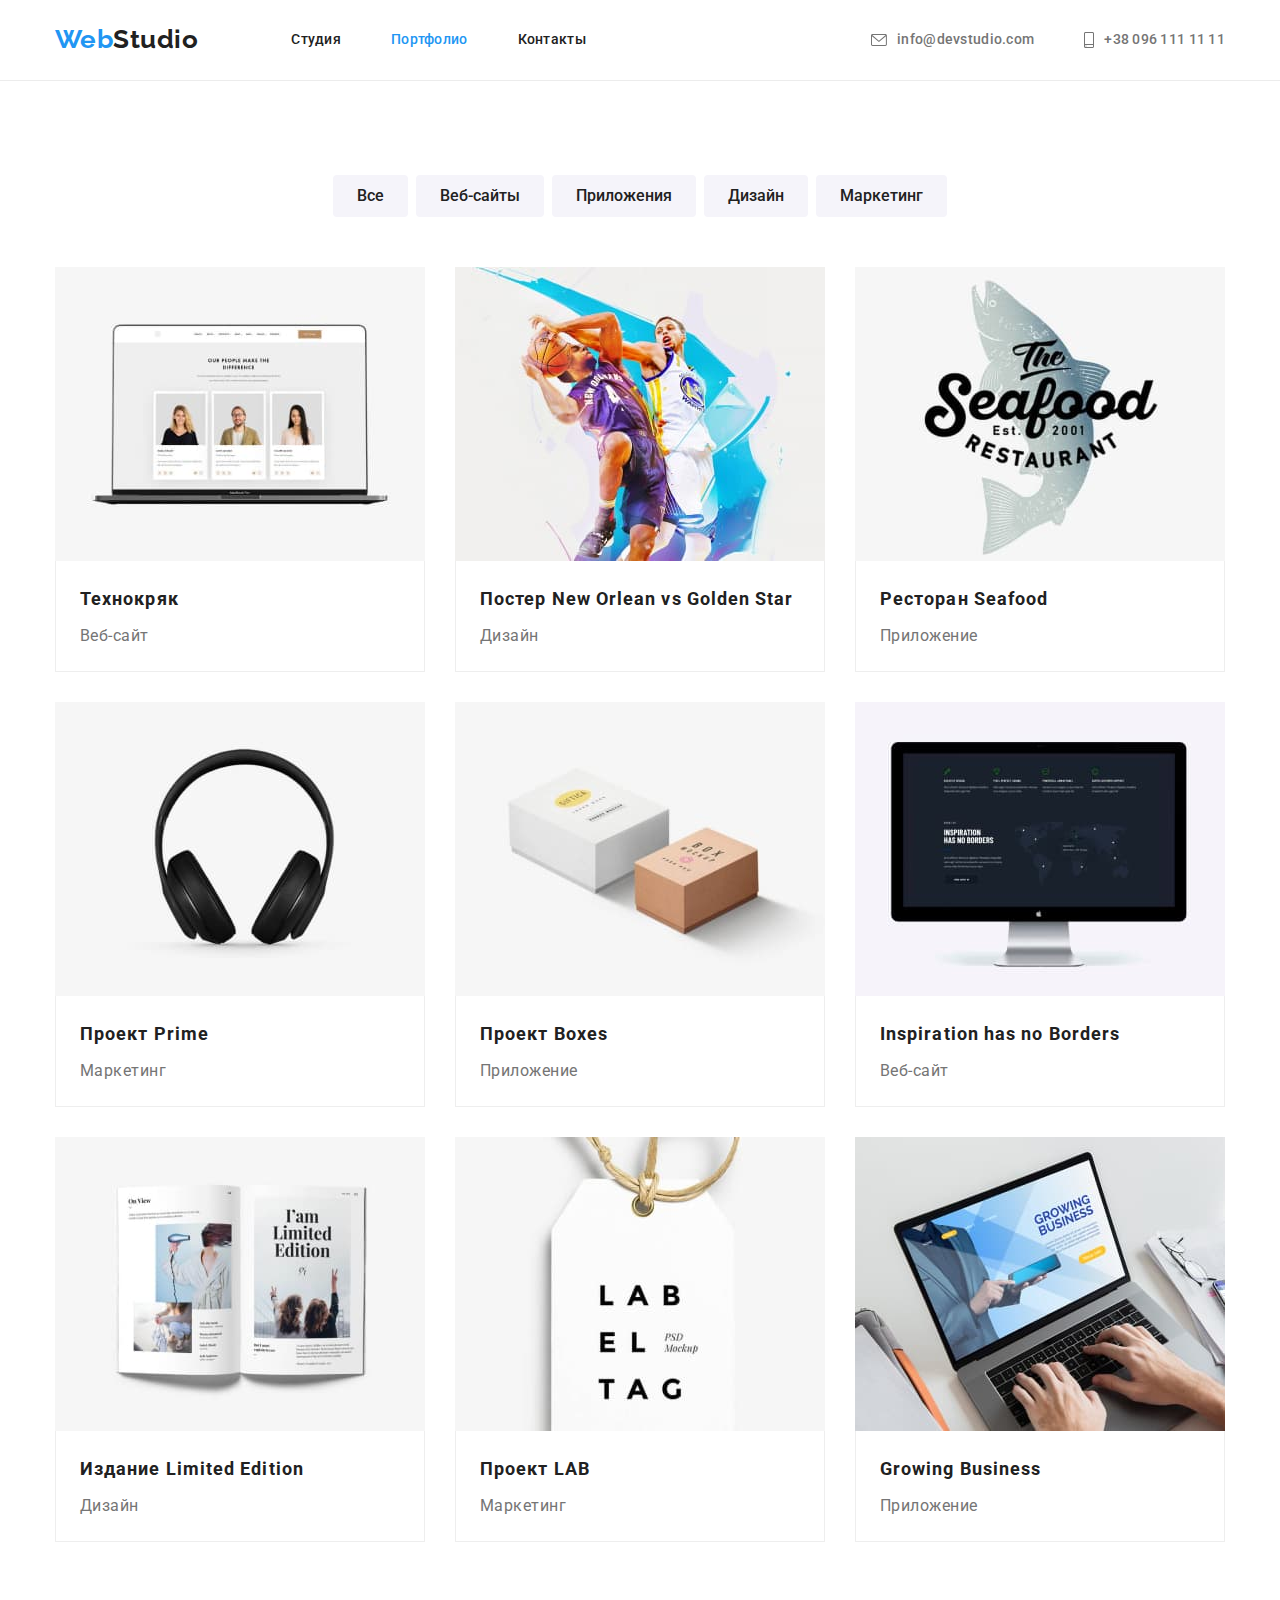
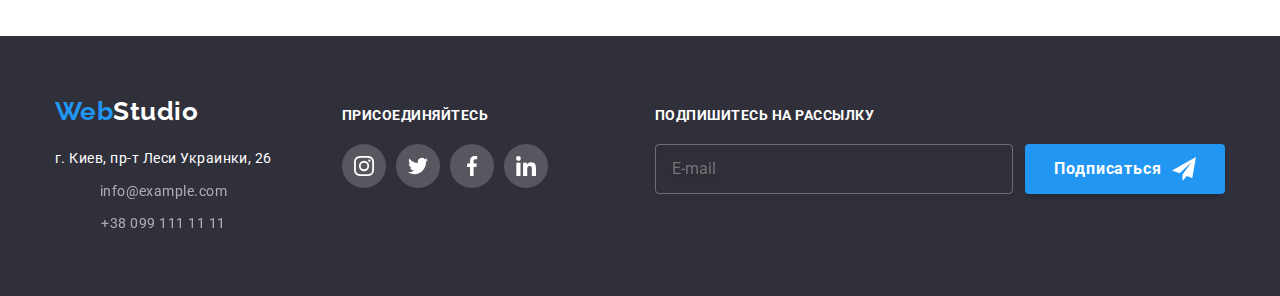
==== commit e8ad7d49: "footerforport" ====
--- a/portfolio.html
+++ b/portfolio.html
@@ -225,8 +225,8 @@
                 <a class="logo logo--footer" href="./index.html" lang="en">Web<span class="logo logo--below">Studio</span></a>
                 <address class="footer-address">
                     <a class="footer-address__link" href="#">г. Киев, пр-т Леси Украинки, 26</a>
-                    <a class="footer-address__link contact-link" href="mailto:info@example.com">info@example.com</a>
-                    <a class="footer-address__link contact-link" href="tel:+380991111111">+38 099 111 11 11</a>
+                    <a class="footer-address__link footer-address__link--contact-link" href="mailto:info@example.com">info@example.com</a>
+                    <a class="footer-address__link footer-address__link--contact-link" href="tel:+380991111111">+38 099 111 11 11</a>
                 </address>
             </div>
             <div class="footer-two">
--- a/css/main.min.css
+++ b/css/main.min.css
@@ -1,2 +1,2 @@
-:root{--accent-color: #2196f3;--h-color: #212121;--text-color: #757575;--white-color: #ffffff;--font-family: Roboto, sans-serif;--time: 250ms;--delay: cubic-bezier(0.4, 0, 0.2, 1)}.visually-hidden{position:absolute !important;clip:rect(1px 1px 1px 1px);clip:rect(1px, 1px, 1px, 1px);padding:0 !important;border:0 !important;height:1px !important;width:1px !important;overflow:hidden}html{box-sizing:border-box}*,*::after,*::before{box-sizing:inherit}body{font-family:var(--font-family);letter-spacing:0.03em;font-style:normal;margin:0}ul{margin:0;padding:0}a{text-decoration:none}h1,h2,h3,h4,h5,h6,p{margin:0}img{display:block;max-width:100%;height:auto}.container{width:1200px;padding:0 15px;margin:0 auto}.main-button{display:block;padding:8px 0;width:200px;margin:0 auto;font-weight:700;font-size:16px;line-height:1.875;letter-spacing:0.06em;color:var(--white-color);background:var(--accent-color);box-shadow:0px 4px 4px rgba(0,0,0,0.15);border-radius:4px;border-color:transparent;cursor:pointer;transition:background-color var(--time) var(--delay)}.main-button:hover,.main-button:focus{background-color:#188ce8;filter:drop-shadow(0px 4px 4px rgba(0,0,0,0.15))}.main-button.subscribe__btn{margin-left:12px;display:flex;flex-direction:row;justify-content:center;align-items:center}.subscribe__icon{content:"";display:block;margin-left:10px;height:24px;width:24px;background-position:center;background-size:contain;background-repeat:no-repeat;fill:currentColor}.logo{display:inline-block;font-family:Raleway, sans-serif;font-weight:700;font-size:26px;line-height:1.19;color:var(--accent-color)}.logo--header{padding-top:24px;padding-bottom:25px;margin-right:93px}.logo--footer{margin-bottom:20px}.logo__above{color:var(--h-color)}.logo--below{color:var(--white-color)}.section-title{font-weight:700;font-size:36px;line-height:1.17;color:var(--h-color);margin-bottom:50px}.social{display:flex;flex-direction:row;justify-content:center;list-style:none}.social__item{display:block;width:44px;height:44px;margin-right:10px;border-radius:50%}.social__item:last-child{margin-right:0}.social__link{width:inherit;height:inherit;border-radius:inherit;display:flex;justify-content:center;align-items:center;fill:#afb1b8;background-color:inherit;transition:background-color var(--time) var(--delay),fill var(--time) var(--delay)}.social__icon{height:20px;width:20px;background-size:contain;background-position:center;background-repeat:no-repeat}.social__link:hover,.social__link:focus{background-color:var(--accent-color);fill:var(--white-color)}.social__item--footer{background-color:rgba(255,255,255,0.1)}.social__icon--footer{fill:var(--white-color)}.header{display:flex;align-items:center;border-bottom:1px solid #ececec}.oneline{display:flex}.navigation{display:flex}.nav-links{list-style:none;display:flex}.nav-links__item{display:inline-block;margin-right:50px;position:relative}.nav-links .nav-links__item:last-child{margin-right:0}.nav-links__link{display:inline-block;padding:32px 0;font-weight:500;font-size:14px;line-height:1.14;letter-spacing:0.02em;color:var(--h-color);transition:color var(--time) var(--delay)}.nav-links__link:hover,.nav-links__link:focus,.header-address__link:hover,.header-address__link:focus{color:var(--accent-color)}.nav-links__link--current{color:var(--accent-color)}.nav-links__link::after{content:"";display:block;height:4px;width:100%;background:var(--accent-color);border-radius:2px;position:absolute;left:0;bottom:0;visibility:hidden;transition:visibility var(--time) var(--delay)}.nav-links__link:hover::after,.nav-links__link:focus::after{visibility:visible}.header-address{margin-left:auto;display:flex;list-style:none}.header-address__item{display:inline-block;margin-right:50px;color:var(--text-color)}.header-address .header-address__item:last-child{margin-right:0}.header-address__link{display:flex;align-items:center;font-weight:500;font-size:14px;line-height:1.14;letter-spacing:0.02em;color:var(--text-color);padding:32px 0;transition:color var(--time) var(--delay)}.header-address__icon{display:inline-block;margin-right:10px;fill:currentColor;transition:color var(--time) var(--delay)}.header-address__icon:hover,.header-address__icon:focus{color:var(--accent-color)}.hero{max-width:1600px;padding:200px 0px;margin:0 auto;background-color:#2f303a;background-image:linear-gradient(rgba(47,48,58,0.4), rgba(47,48,58,0.4)),url(../index-images/bcgimg.jpg);background-size:cover;background-repeat:no-repeat;background-position:center}.hero__title{text-align:center;display:block;margin:0 auto 30px;width:696px;font-weight:900;font-size:44px;line-height:1.36;letter-spacing:0.06em;text-transform:uppercase;color:var(--white-color)}.backdrop{position:fixed;top:0;left:0;width:100%;height:100%;background:rgba(0,0,0,0.2);opacity:1;visibility:visible;transition:visibility var(--time) var(--delay)}.is-hidden{opacity:0;pointer-events:none;visibility:hidden}.backdrop.is-hidden .modal{opacity:0}.modal{position:absolute;top:50%;left:50%;transform:translate(-50%, -50%);height:581px;width:528px;background:var(--white-color);box-shadow:0px 1px 3px rgba(0,0,0,0.12),0px 1px 1px rgba(0,0,0,0.14),0px 2px 1px rgba(0,0,0,0.2);border-radius:4px;opacity:1;transition:opacity var(--time) var(--delay);padding:40px}.close{position:absolute;width:30px;height:30px;top:8px;right:8px;background:var(--white-color);border:1px solid rgba(0,0,0,0.1);border-radius:50%;cursor:pointer;transition:fill var(--time) var(--delay);fill:currentColor}.close__sign{content:"";height:11px;width:11px}.close:focus,.close:hover{fill:var(--accent-color)}.form{display:flex;flex-direction:column}.form__title{display:flex;margin-bottom:12px;font-weight:700;font-size:20px;line-height:1.15;text-align:center;justify-content:center;color:var(--h-color)}.form__label{position:relative;display:block;margin-bottom:10px;display:inline-block;font-weight:400;font-size:12px;line-height:1.17;letter-spacing:0.01em;color:var(--text-color)}.form__input{display:inline-block;padding:0 12px 0 42px;margin-top:4px;height:40px;width:100%;border:1px solid rgba(33,33,33,0.2);border-radius:4px;transition:border-color var(--time) var(--delay);font-weight:normal;font-size:12px;line-height:1.17;letter-spacing:0.01em;color:var(--h-color)}.form__input::placeholder{color:rgba(117,117,117,0.5)}.form__input:focus,.form__input:hover{border-color:var(--accent-color);outline:none}textarea{resize:none}.form__input--comment{width:448px;height:120px;padding:12px 16px}.form__icon{position:absolute;display:inline-block;content:"";width:18px;height:18px;top:50%;left:12px;fill:currentColor;transition:fill var(--time) var(--delay)}.form__input:focus+.form__icon,.form__input:hover+.form__icon{fill:var(--accent-color)}.form__field{display:flex;flex-direction:row;align-items:center;justify-content:center;margin-top:10px;margin-bottom:30px;font-weight:400;font-size:14px;line-height:1.7;color:var(--text-color)}.checkbox__link{color:var(--accent-color);text-decoration:underline;margin:0}.checkbox__icon{display:inline-block;margin-right:8px;border:2px solid #000000;border-radius:2px;box-shadow:0px 4px 4px rgba(0,0,0,0.25);cursor:pointer;fill:var(--white-color);transition:border-color var(--time) var(--delay),background-color var(--time) var(--delay)}.checkbox:hover+.checkbox__icon,.checkbox:focus+.checkbox__icon{border-color:var(--accent-color)}.checkbox:checked+.checkbox__icon{border-color:var(--accent-color);background-color:var(--accent-color);box-shadow:none}.usp{padding:94px 0}.usp-list{display:flex;list-style:none}.usp-list__item{display:inline-block;margin-right:30px;width:270px}.usp-list__item:last-child{margin-right:0}.usp-list__item::before{content:"";display:block;height:120px;margin-bottom:30px;background-color:#f5f4fa;background-repeat:no-repeat;background-position:center}.antenna::before{background-image:url("../index-images/icons/antenna.svg")}.clock::before{background-image:url("../index-images/icons/clock.svg")}.diagram::before{background-image:url("../index-images/icons/diagram.svg")}.astronaut::before{background-image:url("../index-images/icons/astronaut.svg")}.usp-list__title{display:inline-block;height:16px;margin-bottom:10px;font-weight:700;font-size:14px;line-height:1.14;text-transform:uppercase;color:var(--h-color)}.usp-list__description{display:inline-block;font-weight:400;font-size:14px;line-height:1.7;color:var(--text-color);height:75px}.ourjob{display:flex;padding-bottom:94px;text-align:center}.ourjob-list{display:flex;list-style:none}.ourjob-list__item{display:inline-block;margin-right:30px}.ourjob-list__item:last-child{margin-right:0px}.ourjob-list__action{position:relative}.ourjob-list__text{position:absolute;display:flex;align-items:center;justify-content:center;left:0;bottom:0;height:70px;width:100%;font-weight:700;font-size:14px;line-height:1.14;text-transform:uppercase;color:var(--white-color);background:rgba(47,48,58,0.8)}.team{background:#f5f4fa;padding:94px 0;text-align:center}.members{display:flex;list-style:none}.member-card{display:inline-block;margin-right:30px;box-shadow:0px 4px 4px rgba(0,0,0,0.15);border-radius:4px;border-color:transparent;background-color:var(--white-color)}.member-card:last-child{margin-right:0px}.member-card__text{padding:30px}.member-card__name{display:block;margin-bottom:10px;font-weight:500;font-size:16px;line-height:19px;color:var(--h-color)}.member-card__job{display:inline-block;margin-bottom:16px;font-weight:normal;font-size:16px;line-height:1.19;color:var(--text-color)}.clients{padding:94px 0;text-align:center}.clients-list{display:flex;list-style:none}.clients-list__item{display:block;margin-right:30px;width:170px;height:90px}.clients-list__item:last-child{margin-right:0}.clients-list__link{width:inherit;height:inherit;display:flex;justify-content:center;align-items:center;border:1px solid;border-radius:4px;border-color:#afb1b8;fill:#afb1b8;transition:border-color var(--time) var(--delay),fill var(--time) var(--delay)}.clients-list__link:hover,.clients-list__link:focus{border-color:var(--accent-color);fill:var(--accent-color)}.clients-list__logo{background-size:contain;background-repeat:no-repeat;background-position:center}.portfolio{padding-top:94px;padding-bottom:94px}.buttons-list{list-style:none;margin-bottom:50px;display:flex;justify-content:center}.buttons-list__item{margin-right:8px}.buttons-list__item:last-child{margin-right:0}.sort-button{display:inline-block;padding:6px 22px;font-weight:500;font-size:16px;line-height:1.62;color:var(--h-color);background-color:#f5f4fa;border-radius:4px;border-color:transparent;box-shadow:none;cursor:pointer;transition:background-color var(--time) var(--delay),color var(--time) var(--delay),box-shadow var(--time) var(--delay)}.sort-button:hover,.sort-button:focus{color:var(--white-color);background-color:var(--accent-color);box-shadow:0px 3px 1px rgba(0,0,0,0.1),0px 1px 2px rgba(0,0,0,0.08),0px 2px 2px #0000001f}.projects{list-style:none;display:flex;flex-wrap:wrap}.projects__item{width:370px;margin-right:30px;margin-bottom:30px}.projects__item:nth-child(3n){margin-right:0}.projects__item:nth-last-child(-n+3){margin-bottom:0}.projects__link{display:block;box-shadow:none;transition:box-shadow var(--time) var(--delay)}.projects__link:hover,.projects__link:focus{box-shadow:0px 1px 1px rgba(0,0,0,0.12),0px 4px 4px rgba(0,0,0,0.06),1px 4px 6px rgba(0,0,0,0.16)}.projects__text{border:1px solid #eeeeee;border-top:0;padding:20px 24px}.projects__title{display:block;margin-bottom:4px;font-weight:700;font-size:18px;line-height:2;letter-spacing:0.06em;color:var(--h-color)}.projects__type{font-weight:400;font-size:16px;line-height:1.875;color:var(--text-color)}.jump{position:relative;overflow:hidden}.jump__text{position:absolute;top:0;left:0;width:100%;height:100%;padding:63px 24px;font-weight:400;font-size:18px;line-height:1.55;background:var(--accent-color);opacity:0.9;color:var(--white-color);transform:translateY(101%);transition:transform var(--time) var(--delay)}.projects__link:hover .jump__text,.projects__link:focus .jump__text{transform:translateY(0)}address{font-style:normal}.footer{background:#2f303a;padding-top:60px;padding-bottom:60px}.general{display:flex;flex-direction:row;align-items:baseline}.footer-one{display:inline-block;margin-right:70px}.footer-address{display:flex;flex-direction:column}.footer-address__link{display:inline-block;font-weight:400;font-size:14px;line-height:1.7;color:var(--white-color);transition:color var(--time) var(--delay)}.contact-link{margin-top:9px;opacity:0.6}.footer-address__link:hover,.footer-address__link:focus{color:var(--accent-color)}.footer-title{display:inline-block;margin-bottom:20px;font-weight:700;font-size:14px;line-height:1.14;text-transform:uppercase;color:var(--white-color)}.footer-three{margin-left:auto}.subscribe{display:flex;flex-direction:column}.subscribe__container{display:flex;flex-direction:row}.subscribe__input{width:358px;height:50px;font-weight:400;font-size:16px;line-height:1.25;display:flex;align-items:center;color:rgba(255,255,255,0.6);background-color:inherit;border:1px solid rgba(255,255,255,0.3);filter:drop-shadow(0px 4px 4px rgba(0,0,0,0.15));border-radius:4px;padding:15px 16px}.subscribe__input:focus,.subscribe__input:hover{border-color:var(--accent-color);outline:none}
+:root{--accent-color: #2196f3;--h-color: #212121;--text-color: #757575;--white-color: #ffffff;--font-family: Roboto, sans-serif;--time: 250ms;--delay: cubic-bezier(0.4, 0, 0.2, 1)}.visually-hidden{position:absolute !important;clip:rect(1px 1px 1px 1px);clip:rect(1px, 1px, 1px, 1px);padding:0 !important;border:0 !important;height:1px !important;width:1px !important;overflow:hidden}html{box-sizing:border-box}*,*::after,*::before{box-sizing:inherit}body{font-family:var(--font-family);letter-spacing:0.03em;font-style:normal;margin:0}ul{margin:0;padding:0}a{text-decoration:none}h1,h2,h3,h4,h5,h6,p{margin:0}img{display:block;max-width:100%;height:auto}.container{width:1200px;padding:0 15px;margin:0 auto}.container.general{display:flex;flex-direction:row;align-items:baseline;justify-content:center}.container.oneline{display:flex}.main-button{display:block;padding:8px 0;width:200px;margin:0 auto;font-weight:700;font-size:16px;line-height:1.875;letter-spacing:0.06em;color:var(--white-color);background:var(--accent-color);box-shadow:0px 4px 4px rgba(0,0,0,0.15);border-radius:4px;border-color:transparent;cursor:pointer;transition:background-color var(--time) var(--delay)}.main-button:hover,.main-button:focus{background-color:#188ce8;filter:drop-shadow(0px 4px 4px rgba(0,0,0,0.15))}.main-button.subscribe__btn{display:flex;flex-direction:row;align-items:center;justify-content:center;margin-left:12px}.main-button.subscribe__btn .subscribe__icon{content:"";display:block;margin-left:10px;height:24px;width:24px;background-position:center;background-size:contain;background-repeat:no-repeat;fill:currentColor}.logo{display:inline-block;font-family:Raleway, sans-serif;font-weight:700;font-size:26px;line-height:1.19;color:var(--accent-color)}.logo--header{padding-top:24px;padding-bottom:25px;margin-right:93px}.logo--footer{margin-bottom:20px}.logo--above{color:var(--h-color)}.logo--below{color:var(--white-color)}.section-title{font-weight:700;font-size:36px;line-height:1.17;color:var(--h-color);margin-bottom:50px}.social{display:flex;flex-direction:row;align-items:center;justify-content:center;list-style:none}.social__item{display:block;width:44px;height:44px;margin-right:10px;border-radius:50%}.social__item:last-child{margin-right:0}.social__item--footer{background-color:rgba(255,255,255,0.1)}.social__link{width:inherit;height:inherit;border-radius:inherit;display:flex;flex-direction:row;align-items:center;justify-content:center;fill:#afb1b8;background-color:inherit;transition:background-color var(--time) var(--delay),fill var(--time) var(--delay)}.social__link:hover,.social__link:focus{background-color:var(--accent-color);fill:var(--white-color)}.social__icon{height:20px;width:20px;background-position:center;background-size:contain;background-repeat:no-repeat}.social__icon--footer{fill:var(--white-color)}.header{display:flex;align-items:center;border-bottom:1px solid #ececec}.navigation{display:flex}.nav-links{list-style:none;display:flex}.nav-links__item{display:inline-block;margin-right:50px;position:relative}.nav-links__item:last-child{margin-right:0}.nav-links__link{display:inline-block;padding:32px 0;font-weight:500;font-size:14px;line-height:1.14;letter-spacing:0.02em;color:var(--h-color);transition:color var(--time) var(--delay)}.nav-links__link:hover,.nav-links__link:focus{color:var(--accent-color)}.nav-links__link--current{color:var(--accent-color)}.nav-links__link::after{content:"";display:block;height:4px;width:100%;background:var(--accent-color);border-radius:2px;position:absolute;left:0;bottom:0;visibility:hidden;transition:visibility var(--time) var(--delay)}.nav-links__link:hover::after,.nav-links__link:focus::after{visibility:visible}.header-address{margin-left:auto;display:flex;list-style:none}.header-address__item{display:inline-block;margin-right:50px;color:var(--text-color)}.header-address__item:last-child{margin-right:0}.header-address__link{display:flex;align-items:center;font-weight:500;font-size:14px;line-height:1.14;letter-spacing:0.02em;color:var(--text-color);padding:32px 0;transition:color var(--time) var(--delay)}.header-address__link:hover,.header-address__link:focus{color:var(--accent-color)}.header-address__icon{display:inline-block;margin-right:10px;fill:currentColor;transition:color var(--time) var(--delay)}.header-address__icon:hover,.header-address__icon:focus{color:var(--accent-color)}.hero{max-width:1600px;padding:200px 0px;margin:0 auto;background-color:#2f303a;background-image:linear-gradient(rgba(47,48,58,0.4), rgba(47,48,58,0.4)),url(../index-images/bcgimg.jpg);background-position:center;background-size:cover;background-repeat:no-repeat}.hero__title{display:flex;text-align:center;margin:0 auto 30px;width:696px;font-weight:900;font-size:44px;line-height:1.36;letter-spacing:0.06em;text-transform:uppercase;color:var(--white-color)}.backdrop{position:fixed;top:0;left:0;width:100%;height:100%;background:rgba(0,0,0,0.2);opacity:1;visibility:visible;transition:visibility var(--time) var(--delay)}.backdrop.is-hidden{opacity:0;pointer-events:none;visibility:hidden}.backdrop.is-hidden .modal{opacity:0}.modal{position:absolute;top:50%;left:50%;transform:translate(-50%, -50%);height:581px;width:528px;background:var(--white-color);box-shadow:0px 1px 3px rgba(0,0,0,0.12),0px 1px 1px rgba(0,0,0,0.14),0px 2px 1px rgba(0,0,0,0.2);border-radius:4px;opacity:1;transition:opacity var(--time) var(--delay);padding:40px}.close{position:absolute;width:30px;height:30px;top:8px;right:8px;background:var(--white-color);border:1px solid rgba(0,0,0,0.1);border-radius:50%;cursor:pointer;transition:fill var(--time) var(--delay);fill:currentColor}.close:focus,.close:hover{fill:var(--accent-color)}.close__sign{content:"";height:11px;width:11px}.form{display:flex;flex-direction:column}.form__title{display:flex;flex-direction:row;align-items:center;justify-content:center;margin-bottom:12px;font-weight:700;font-size:20px;line-height:1.15;color:var(--h-color)}.form__label{position:relative;display:inline-block;margin-bottom:10px;font-weight:400;font-size:12px;line-height:1.17;letter-spacing:0.01em;color:var(--text-color)}.form__input{display:inline-block;padding:0 12px 0 42px;margin-top:4px;height:40px;width:100%;border:1px solid rgba(33,33,33,0.2);border-radius:4px;transition:border-color var(--time) var(--delay);font-weight:400;font-size:12px;line-height:1.17;letter-spacing:0.01em;color:var(--h-color)}.form__input::placeholder{color:rgba(117,117,117,0.5)}.form__input:focus,.form__input:hover{border-color:var(--accent-color);outline:none}.form__input--comment{width:448px;height:120px;padding:12px 16px}textarea{resize:none}.form__icon{position:absolute;display:inline-block;content:"";width:18px;height:18px;top:50%;left:12px;fill:currentColor;transition:fill var(--time) var(--delay)}.form__input:focus+.form__icon,.form__input:hover+.form__icon{fill:var(--accent-color)}.form__field{display:flex;flex-direction:row;align-items:center;justify-content:center;margin-top:10px;margin-bottom:30px;font-weight:400;font-size:14px;line-height:1.7;color:var(--text-color)}.checkbox__link{color:var(--accent-color);text-decoration:underline;margin:0}.checkbox__icon{display:inline-block;margin-right:8px;border:2px solid #000000;border-radius:2px;box-shadow:0px 4px 4px rgba(0,0,0,0.25);cursor:pointer;fill:var(--white-color);transition:border-color var(--time) var(--delay),background-color var(--time) var(--delay)}.checkbox:hover+.checkbox__icon,.checkbox:focus+.checkbox__icon{border-color:var(--accent-color)}.checkbox:checked+.checkbox__icon{border-color:var(--accent-color);background-color:var(--accent-color);box-shadow:none}.usp{padding:94px 0}.usp-list{display:flex;list-style:none}.usp-list__item{display:inline-block;margin-right:30px;width:270px}.usp-list__item:last-child{margin-right:0}.usp-list__item::before{content:"";display:block;height:120px;margin-bottom:30px;background-color:#f5f4fa;background-repeat:no-repeat;background-position:center}.usp-list__item--antenna::before{background-image:url("../index-images/icons/antenna.svg")}.usp-list__item--clock::before{background-image:url("../index-images/icons/clock.svg")}.usp-list__item--diagram::before{background-image:url("../index-images/icons/diagram.svg")}.usp-list__item--astronaut::before{background-image:url("../index-images/icons/astronaut.svg")}.usp-list__title{display:inline-block;height:16px;margin-bottom:10px;font-weight:700;font-size:14px;line-height:1.14;text-transform:uppercase;color:var(--h-color)}.usp-list__description{display:inline-block;font-weight:400;font-size:14px;line-height:1.7;color:var(--text-color);height:75px}.ourjob{display:flex;text-align:center;padding-bottom:94px}.ourjob-list{display:flex;list-style:none}.ourjob-list__item{display:inline-block;margin-right:30px}.ourjob-list__item:last-child{margin-right:0px}.ourjob-list__action{position:relative}.ourjob-list__text{position:absolute;display:flex;flex-direction:row;align-items:center;justify-content:center;left:0;bottom:0;height:70px;width:100%;font-weight:700;font-size:14px;line-height:1.14;text-transform:uppercase;color:var(--white-color);background:rgba(47,48,58,0.8)}.team{background:#f5f4fa;padding:94px 0;text-align:center}.members{display:flex;list-style:none}.member-card{display:inline-block;margin-right:30px;box-shadow:0px 4px 4px rgba(0,0,0,0.15);border-radius:4px;border-color:transparent;background-color:var(--white-color)}.member-card:last-child{margin-right:0px}.member-card__text{padding:30px}.member-card__name{display:block;margin-bottom:10px;font-weight:500;font-size:16px;line-height:1.19;color:var(--h-color)}.member-card__job{display:inline-block;margin-bottom:16px;font-weight:400;font-size:16px;line-height:1.19;color:var(--text-color)}.clients{padding:94px 0;text-align:center}.clients-list{display:flex;list-style:none}.clients-list__item{display:block;margin-right:30px;width:170px;height:90px}.clients-list__item:last-child{margin-right:0}.clients-list__link{width:inherit;height:inherit;display:flex;flex-direction:row;align-items:center;justify-content:center;border:1px solid;border-radius:4px;border-color:#afb1b8;fill:#afb1b8;transition:border-color var(--time) var(--delay),fill var(--time) var(--delay)}.clients-list__link:hover,.clients-list__link:focus{border-color:var(--accent-color);fill:var(--accent-color)}.clients-list__logo{background-position:center;background-size:contain;background-repeat:no-repeat}.portfolio{padding-top:94px;padding-bottom:94px}.buttons-list{list-style:none;margin-bottom:50px;display:flex;justify-content:center}.buttons-list__item{margin-right:8px}.buttons-list__item:last-child{margin-right:0}.sort-button{display:inline-block;padding:6px 22px;font-weight:500;font-size:16px;line-height:1.62;color:var(--h-color);background-color:#f5f4fa;border-radius:4px;border-color:transparent;box-shadow:none;cursor:pointer;transition:background-color var(--time) var(--delay),color var(--time) var(--delay),box-shadow var(--time) var(--delay)}.sort-button:hover,.sort-button:focus{color:var(--white-color);background-color:var(--accent-color);box-shadow:0px 3px 1px rgba(0,0,0,0.1),0px 1px 2px rgba(0,0,0,0.08),0px 2px 2px #0000001f}.projects{list-style:none;display:flex;flex-wrap:wrap}.projects__item{width:370px;margin-right:30px;margin-bottom:30px}.projects__item:nth-child(3n){margin-right:0}.projects__item:nth-last-child(-n+3){margin-bottom:0}.projects__link{display:block;box-shadow:none;transition:box-shadow var(--time) var(--delay)}.projects__link:hover,.projects__link:focus{box-shadow:0px 1px 1px rgba(0,0,0,0.12),0px 4px 4px rgba(0,0,0,0.06),1px 4px 6px rgba(0,0,0,0.16)}.projects__text{border:1px solid #eeeeee;border-top:0;padding:20px 24px}.projects__title{display:block;margin-bottom:4px;font-weight:700;font-size:18px;line-height:2;letter-spacing:0.06em;color:var(--h-color)}.projects__type{font-weight:400;font-size:16px;line-height:1.875;color:var(--text-color)}.jump{position:relative;overflow:hidden}.jump__text{position:absolute;top:0;left:0;width:100%;height:100%;padding:63px 24px;font-weight:400;font-size:18px;line-height:1.55;color:var(--white-color);background:var(--accent-color);opacity:0.9;transform:translateY(101%);transition:transform var(--time) var(--delay)}.projects__link:hover .jump__text,.projects__link:focus .jump__text{transform:translateY(0)}address{font-style:normal}.footer{background:#2f303a;padding-top:60px;padding-bottom:60px}.footer-one{display:inline-block;margin-right:70px}.footer-address{display:flex;flex-direction:column;align-items:center;justify-content:center}.footer-address__link{display:inline-block;font-weight:400;font-size:14px;line-height:1.7;color:var(--white-color);transition:color var(--time) var(--delay)}.footer-address__link:hover,.footer-address__link:focus{color:var(--accent-color)}.footer-address__link--contact-link{margin-top:9px;opacity:0.6}.footer-title{display:inline-block;margin-bottom:20px;font-weight:700;font-size:14px;line-height:1.14;text-transform:uppercase;color:var(--white-color)}.footer-three{margin-left:auto}.subscribe{display:flex;flex-direction:column}.subscribe__container{display:flex;flex-direction:row;align-items:center;justify-content:center}.subscribe__input{width:358px;height:50px;font-weight:400;font-size:16px;line-height:1.25;color:rgba(255,255,255,0.6);background-color:inherit;border:1px solid rgba(255,255,255,0.3);filter:drop-shadow(0px 4px 4px rgba(0,0,0,0.15));border-radius:4px;padding:15px 16px}.subscribe__input:focus,.subscribe__input:hover{border-color:var(--accent-color);outline:none}
 /*# sourceMappingURL=main.min.css.map */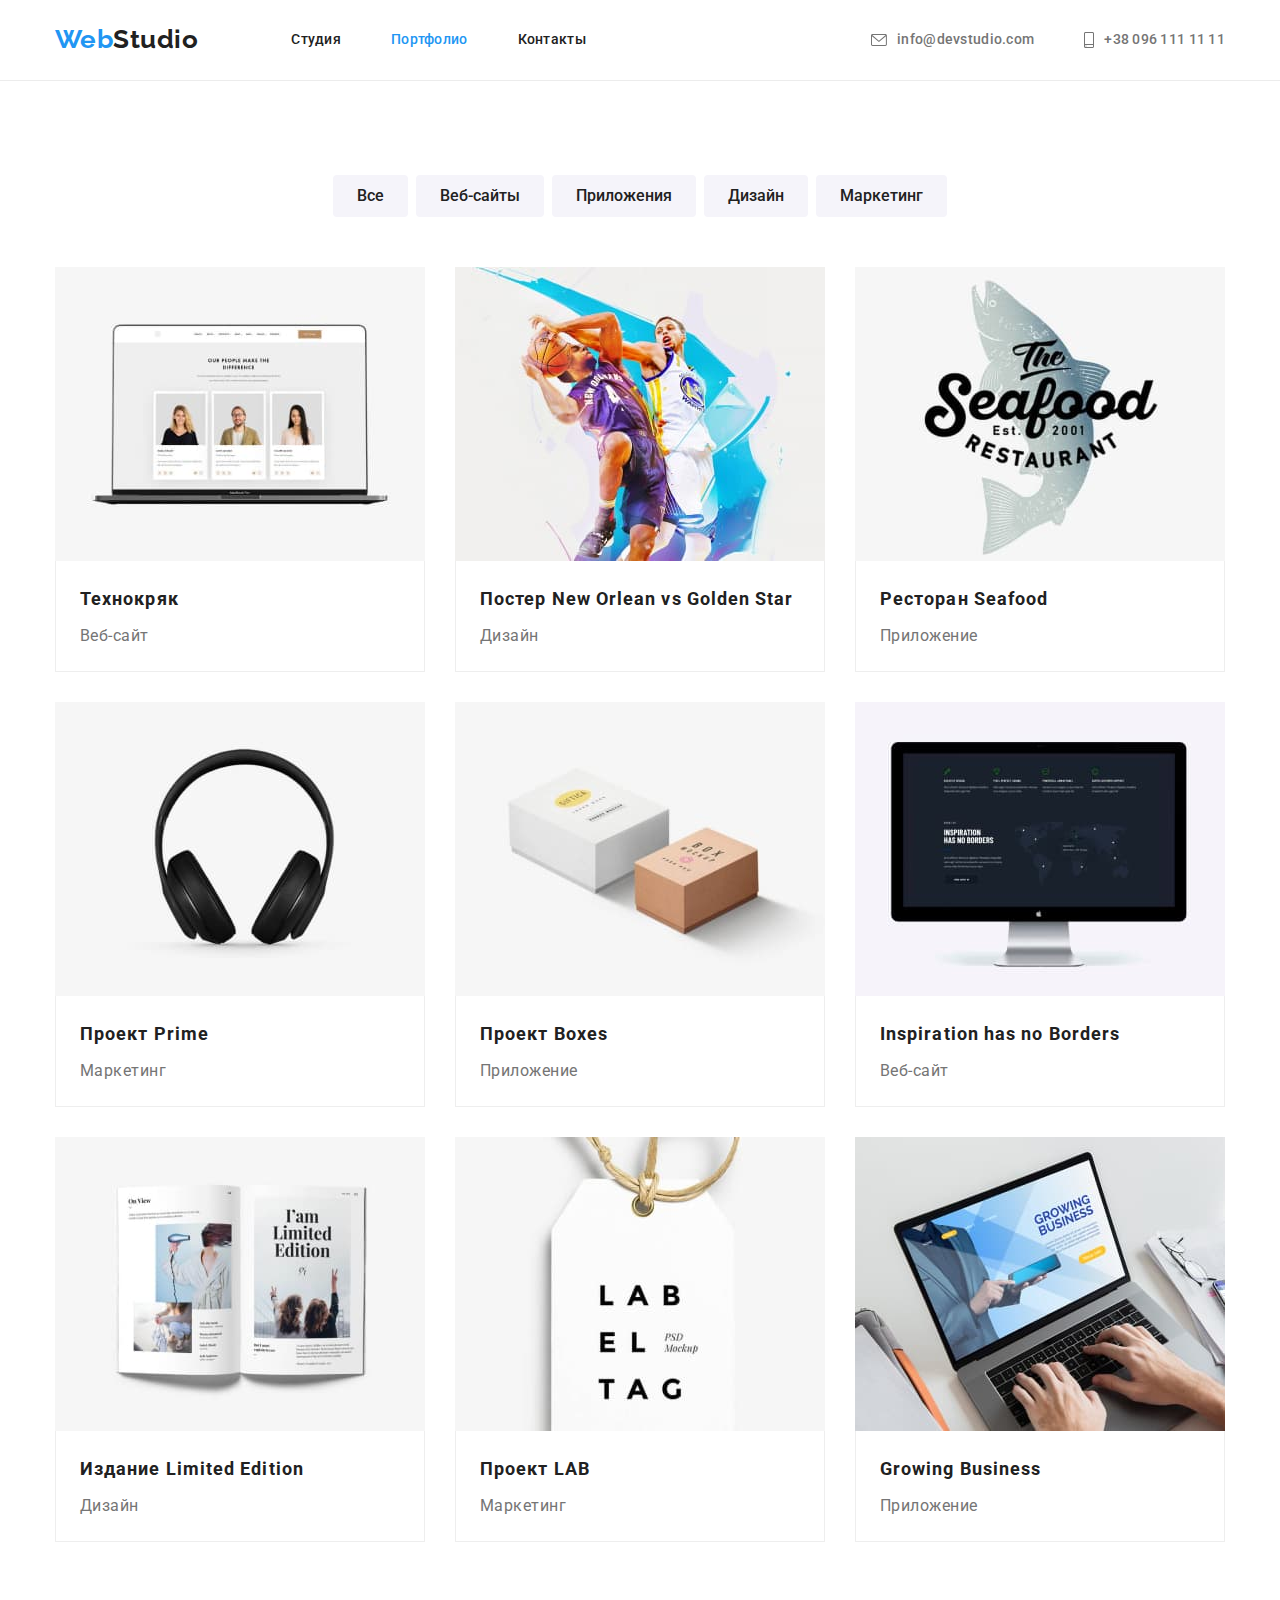
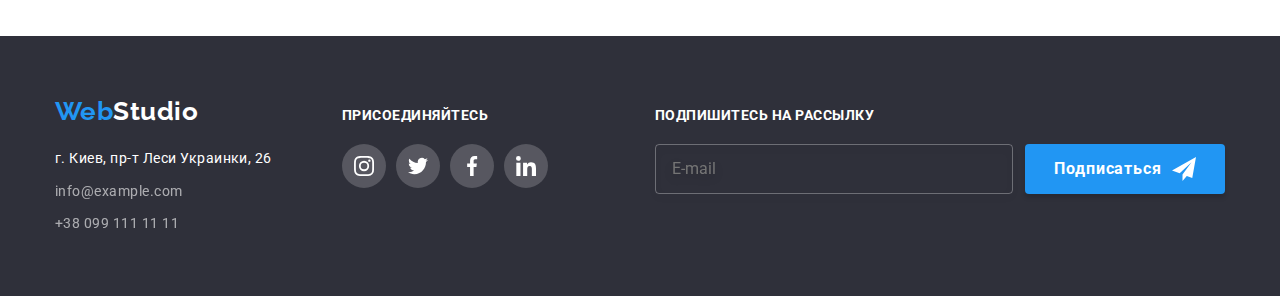
==== commit e0928591: "ready" ====
--- a/portfolio.html
+++ b/portfolio.html
@@ -224,9 +224,9 @@
             <div class="footer-one">
                 <a class="logo logo--footer" href="./index.html" lang="en">Web<span class="logo logo--below">Studio</span></a>
                 <address class="footer-address">
-                    <a class="footer-address__link" href="#">г. Киев, пр-т Леси Украинки, 26</a>
-                    <a class="footer-address__link footer-address__link--contact-link" href="mailto:info@example.com">info@example.com</a>
-                    <a class="footer-address__link footer-address__link--contact-link" href="tel:+380991111111">+38 099 111 11 11</a>
+                    <a class="footer-address__item" href="#">г. Киев, пр-т Леси Украинки, 26</a>
+                    <a class="footer-address__item footer-address__item--contact-link" href="mailto:info@example.com">info@example.com</a>
+                    <a class="footer-address__item footer-address__item--contact-link" href="tel:+380991111111">+38 099 111 11 11</a>
                 </address>
             </div>
             <div class="footer-two">
--- a/css/main.min.css
+++ b/css/main.min.css
@@ -1,2 +1,2 @@
-:root{--accent-color: #2196f3;--h-color: #212121;--text-color: #757575;--white-color: #ffffff;--font-family: Roboto, sans-serif;--time: 250ms;--delay: cubic-bezier(0.4, 0, 0.2, 1)}.visually-hidden{position:absolute !important;clip:rect(1px 1px 1px 1px);clip:rect(1px, 1px, 1px, 1px);padding:0 !important;border:0 !important;height:1px !important;width:1px !important;overflow:hidden}html{box-sizing:border-box}*,*::after,*::before{box-sizing:inherit}body{font-family:var(--font-family);letter-spacing:0.03em;font-style:normal;margin:0}ul{margin:0;padding:0}a{text-decoration:none}h1,h2,h3,h4,h5,h6,p{margin:0}img{display:block;max-width:100%;height:auto}.container{width:1200px;padding:0 15px;margin:0 auto}.container.general{display:flex;flex-direction:row;align-items:baseline;justify-content:center}.container.oneline{display:flex}.main-button{display:block;padding:8px 0;width:200px;margin:0 auto;font-weight:700;font-size:16px;line-height:1.875;letter-spacing:0.06em;color:var(--white-color);background:var(--accent-color);box-shadow:0px 4px 4px rgba(0,0,0,0.15);border-radius:4px;border-color:transparent;cursor:pointer;transition:background-color var(--time) var(--delay)}.main-button:hover,.main-button:focus{background-color:#188ce8;filter:drop-shadow(0px 4px 4px rgba(0,0,0,0.15))}.main-button.subscribe__btn{display:flex;flex-direction:row;align-items:center;justify-content:center;margin-left:12px}.main-button.subscribe__btn .subscribe__icon{content:"";display:block;margin-left:10px;height:24px;width:24px;background-position:center;background-size:contain;background-repeat:no-repeat;fill:currentColor}.logo{display:inline-block;font-family:Raleway, sans-serif;font-weight:700;font-size:26px;line-height:1.19;color:var(--accent-color)}.logo--header{padding-top:24px;padding-bottom:25px;margin-right:93px}.logo--footer{margin-bottom:20px}.logo--above{color:var(--h-color)}.logo--below{color:var(--white-color)}.section-title{font-weight:700;font-size:36px;line-height:1.17;color:var(--h-color);margin-bottom:50px}.social{display:flex;flex-direction:row;align-items:center;justify-content:center;list-style:none}.social__item{display:block;width:44px;height:44px;margin-right:10px;border-radius:50%}.social__item:last-child{margin-right:0}.social__item--footer{background-color:rgba(255,255,255,0.1)}.social__link{width:inherit;height:inherit;border-radius:inherit;display:flex;flex-direction:row;align-items:center;justify-content:center;fill:#afb1b8;background-color:inherit;transition:background-color var(--time) var(--delay),fill var(--time) var(--delay)}.social__link:hover,.social__link:focus{background-color:var(--accent-color);fill:var(--white-color)}.social__icon{height:20px;width:20px;background-position:center;background-size:contain;background-repeat:no-repeat}.social__icon--footer{fill:var(--white-color)}.header{display:flex;align-items:center;border-bottom:1px solid #ececec}.navigation{display:flex}.nav-links{list-style:none;display:flex}.nav-links__item{display:inline-block;margin-right:50px;position:relative}.nav-links__item:last-child{margin-right:0}.nav-links__link{display:inline-block;padding:32px 0;font-weight:500;font-size:14px;line-height:1.14;letter-spacing:0.02em;color:var(--h-color);transition:color var(--time) var(--delay)}.nav-links__link:hover,.nav-links__link:focus{color:var(--accent-color)}.nav-links__link--current{color:var(--accent-color)}.nav-links__link::after{content:"";display:block;height:4px;width:100%;background:var(--accent-color);border-radius:2px;position:absolute;left:0;bottom:0;visibility:hidden;transition:visibility var(--time) var(--delay)}.nav-links__link:hover::after,.nav-links__link:focus::after{visibility:visible}.header-address{margin-left:auto;display:flex;list-style:none}.header-address__item{display:inline-block;margin-right:50px;color:var(--text-color)}.header-address__item:last-child{margin-right:0}.header-address__link{display:flex;align-items:center;font-weight:500;font-size:14px;line-height:1.14;letter-spacing:0.02em;color:var(--text-color);padding:32px 0;transition:color var(--time) var(--delay)}.header-address__link:hover,.header-address__link:focus{color:var(--accent-color)}.header-address__icon{display:inline-block;margin-right:10px;fill:currentColor;transition:color var(--time) var(--delay)}.header-address__icon:hover,.header-address__icon:focus{color:var(--accent-color)}.hero{max-width:1600px;padding:200px 0px;margin:0 auto;background-color:#2f303a;background-image:linear-gradient(rgba(47,48,58,0.4), rgba(47,48,58,0.4)),url(../index-images/bcgimg.jpg);background-position:center;background-size:cover;background-repeat:no-repeat}.hero__title{display:flex;text-align:center;margin:0 auto 30px;width:696px;font-weight:900;font-size:44px;line-height:1.36;letter-spacing:0.06em;text-transform:uppercase;color:var(--white-color)}.backdrop{position:fixed;top:0;left:0;width:100%;height:100%;background:rgba(0,0,0,0.2);opacity:1;visibility:visible;transition:visibility var(--time) var(--delay)}.backdrop.is-hidden{opacity:0;pointer-events:none;visibility:hidden}.backdrop.is-hidden .modal{opacity:0}.modal{position:absolute;top:50%;left:50%;transform:translate(-50%, -50%);height:581px;width:528px;background:var(--white-color);box-shadow:0px 1px 3px rgba(0,0,0,0.12),0px 1px 1px rgba(0,0,0,0.14),0px 2px 1px rgba(0,0,0,0.2);border-radius:4px;opacity:1;transition:opacity var(--time) var(--delay);padding:40px}.close{position:absolute;width:30px;height:30px;top:8px;right:8px;background:var(--white-color);border:1px solid rgba(0,0,0,0.1);border-radius:50%;cursor:pointer;transition:fill var(--time) var(--delay);fill:currentColor}.close:focus,.close:hover{fill:var(--accent-color)}.close__sign{content:"";height:11px;width:11px}.form{display:flex;flex-direction:column}.form__title{display:flex;flex-direction:row;align-items:center;justify-content:center;margin-bottom:12px;font-weight:700;font-size:20px;line-height:1.15;color:var(--h-color)}.form__label{position:relative;display:inline-block;margin-bottom:10px;font-weight:400;font-size:12px;line-height:1.17;letter-spacing:0.01em;color:var(--text-color)}.form__input{display:inline-block;padding:0 12px 0 42px;margin-top:4px;height:40px;width:100%;border:1px solid rgba(33,33,33,0.2);border-radius:4px;transition:border-color var(--time) var(--delay);font-weight:400;font-size:12px;line-height:1.17;letter-spacing:0.01em;color:var(--h-color)}.form__input::placeholder{color:rgba(117,117,117,0.5)}.form__input:focus,.form__input:hover{border-color:var(--accent-color);outline:none}.form__input--comment{width:448px;height:120px;padding:12px 16px}textarea{resize:none}.form__icon{position:absolute;display:inline-block;content:"";width:18px;height:18px;top:50%;left:12px;fill:currentColor;transition:fill var(--time) var(--delay)}.form__input:focus+.form__icon,.form__input:hover+.form__icon{fill:var(--accent-color)}.form__field{display:flex;flex-direction:row;align-items:center;justify-content:center;margin-top:10px;margin-bottom:30px;font-weight:400;font-size:14px;line-height:1.7;color:var(--text-color)}.checkbox__link{color:var(--accent-color);text-decoration:underline;margin:0}.checkbox__icon{display:inline-block;margin-right:8px;border:2px solid #000000;border-radius:2px;box-shadow:0px 4px 4px rgba(0,0,0,0.25);cursor:pointer;fill:var(--white-color);transition:border-color var(--time) var(--delay),background-color var(--time) var(--delay)}.checkbox:hover+.checkbox__icon,.checkbox:focus+.checkbox__icon{border-color:var(--accent-color)}.checkbox:checked+.checkbox__icon{border-color:var(--accent-color);background-color:var(--accent-color);box-shadow:none}.usp{padding:94px 0}.usp-list{display:flex;list-style:none}.usp-list__item{display:inline-block;margin-right:30px;width:270px}.usp-list__item:last-child{margin-right:0}.usp-list__item::before{content:"";display:block;height:120px;margin-bottom:30px;background-color:#f5f4fa;background-repeat:no-repeat;background-position:center}.usp-list__item--antenna::before{background-image:url("../index-images/icons/antenna.svg")}.usp-list__item--clock::before{background-image:url("../index-images/icons/clock.svg")}.usp-list__item--diagram::before{background-image:url("../index-images/icons/diagram.svg")}.usp-list__item--astronaut::before{background-image:url("../index-images/icons/astronaut.svg")}.usp-list__title{display:inline-block;height:16px;margin-bottom:10px;font-weight:700;font-size:14px;line-height:1.14;text-transform:uppercase;color:var(--h-color)}.usp-list__description{display:inline-block;font-weight:400;font-size:14px;line-height:1.7;color:var(--text-color);height:75px}.ourjob{display:flex;text-align:center;padding-bottom:94px}.ourjob-list{display:flex;list-style:none}.ourjob-list__item{display:inline-block;margin-right:30px}.ourjob-list__item:last-child{margin-right:0px}.ourjob-list__action{position:relative}.ourjob-list__text{position:absolute;display:flex;flex-direction:row;align-items:center;justify-content:center;left:0;bottom:0;height:70px;width:100%;font-weight:700;font-size:14px;line-height:1.14;text-transform:uppercase;color:var(--white-color);background:rgba(47,48,58,0.8)}.team{background:#f5f4fa;padding:94px 0;text-align:center}.members{display:flex;list-style:none}.member-card{display:inline-block;margin-right:30px;box-shadow:0px 4px 4px rgba(0,0,0,0.15);border-radius:4px;border-color:transparent;background-color:var(--white-color)}.member-card:last-child{margin-right:0px}.member-card__text{padding:30px}.member-card__name{display:block;margin-bottom:10px;font-weight:500;font-size:16px;line-height:1.19;color:var(--h-color)}.member-card__job{display:inline-block;margin-bottom:16px;font-weight:400;font-size:16px;line-height:1.19;color:var(--text-color)}.clients{padding:94px 0;text-align:center}.clients-list{display:flex;list-style:none}.clients-list__item{display:block;margin-right:30px;width:170px;height:90px}.clients-list__item:last-child{margin-right:0}.clients-list__link{width:inherit;height:inherit;display:flex;flex-direction:row;align-items:center;justify-content:center;border:1px solid;border-radius:4px;border-color:#afb1b8;fill:#afb1b8;transition:border-color var(--time) var(--delay),fill var(--time) var(--delay)}.clients-list__link:hover,.clients-list__link:focus{border-color:var(--accent-color);fill:var(--accent-color)}.clients-list__logo{background-position:center;background-size:contain;background-repeat:no-repeat}.portfolio{padding-top:94px;padding-bottom:94px}.buttons-list{list-style:none;margin-bottom:50px;display:flex;justify-content:center}.buttons-list__item{margin-right:8px}.buttons-list__item:last-child{margin-right:0}.sort-button{display:inline-block;padding:6px 22px;font-weight:500;font-size:16px;line-height:1.62;color:var(--h-color);background-color:#f5f4fa;border-radius:4px;border-color:transparent;box-shadow:none;cursor:pointer;transition:background-color var(--time) var(--delay),color var(--time) var(--delay),box-shadow var(--time) var(--delay)}.sort-button:hover,.sort-button:focus{color:var(--white-color);background-color:var(--accent-color);box-shadow:0px 3px 1px rgba(0,0,0,0.1),0px 1px 2px rgba(0,0,0,0.08),0px 2px 2px #0000001f}.projects{list-style:none;display:flex;flex-wrap:wrap}.projects__item{width:370px;margin-right:30px;margin-bottom:30px}.projects__item:nth-child(3n){margin-right:0}.projects__item:nth-last-child(-n+3){margin-bottom:0}.projects__link{display:block;box-shadow:none;transition:box-shadow var(--time) var(--delay)}.projects__link:hover,.projects__link:focus{box-shadow:0px 1px 1px rgba(0,0,0,0.12),0px 4px 4px rgba(0,0,0,0.06),1px 4px 6px rgba(0,0,0,0.16)}.projects__text{border:1px solid #eeeeee;border-top:0;padding:20px 24px}.projects__title{display:block;margin-bottom:4px;font-weight:700;font-size:18px;line-height:2;letter-spacing:0.06em;color:var(--h-color)}.projects__type{font-weight:400;font-size:16px;line-height:1.875;color:var(--text-color)}.jump{position:relative;overflow:hidden}.jump__text{position:absolute;top:0;left:0;width:100%;height:100%;padding:63px 24px;font-weight:400;font-size:18px;line-height:1.55;color:var(--white-color);background:var(--accent-color);opacity:0.9;transform:translateY(101%);transition:transform var(--time) var(--delay)}.projects__link:hover .jump__text,.projects__link:focus .jump__text{transform:translateY(0)}address{font-style:normal}.footer{background:#2f303a;padding-top:60px;padding-bottom:60px}.footer-one{display:inline-block;margin-right:70px}.footer-address{display:flex;flex-direction:column;align-items:center;justify-content:center}.footer-address__link{display:inline-block;font-weight:400;font-size:14px;line-height:1.7;color:var(--white-color);transition:color var(--time) var(--delay)}.footer-address__link:hover,.footer-address__link:focus{color:var(--accent-color)}.footer-address__link--contact-link{margin-top:9px;opacity:0.6}.footer-title{display:inline-block;margin-bottom:20px;font-weight:700;font-size:14px;line-height:1.14;text-transform:uppercase;color:var(--white-color)}.footer-three{margin-left:auto}.subscribe{display:flex;flex-direction:column}.subscribe__container{display:flex;flex-direction:row;align-items:center;justify-content:center}.subscribe__input{width:358px;height:50px;font-weight:400;font-size:16px;line-height:1.25;color:rgba(255,255,255,0.6);background-color:inherit;border:1px solid rgba(255,255,255,0.3);filter:drop-shadow(0px 4px 4px rgba(0,0,0,0.15));border-radius:4px;padding:15px 16px}.subscribe__input:focus,.subscribe__input:hover{border-color:var(--accent-color);outline:none}
+:root{--accent-color: #2196f3;--h-color: #212121;--text-color: #757575;--white-color: #ffffff;--font-family: Roboto, sans-serif;--time: 250ms;--delay: cubic-bezier(0.4, 0, 0.2, 1)}.visually-hidden{position:absolute !important;clip:rect(1px 1px 1px 1px);clip:rect(1px, 1px, 1px, 1px);padding:0 !important;border:0 !important;height:1px !important;width:1px !important;overflow:hidden}html{box-sizing:border-box}*,*::after,*::before{box-sizing:inherit}body{font-family:var(--font-family);letter-spacing:0.03em;font-style:normal;margin:0}ul{margin:0;padding:0}a{text-decoration:none}h1,h2,h3,h4,h5,h6,p{margin:0}img{display:block;max-width:100%;height:auto}.container{width:1200px;padding:0 15px;margin:0 auto}.container.general{display:flex;flex-direction:row;align-items:baseline;justify-content:center}.container.oneline{display:flex}.main-button{display:block;padding:8px 0;width:200px;margin:0 auto;font-weight:700;font-size:16px;line-height:1.875;letter-spacing:0.06em;color:var(--white-color);background:var(--accent-color);box-shadow:0px 4px 4px rgba(0,0,0,0.15);border-radius:4px;border-color:transparent;cursor:pointer;transition:background-color var(--time) var(--delay)}.main-button:hover,.main-button:focus{background-color:#188ce8;filter:drop-shadow(0px 4px 4px rgba(0,0,0,0.15))}.main-button.subscribe__btn{display:flex;flex-direction:row;align-items:center;justify-content:center;margin-left:12px}.main-button.subscribe__btn .subscribe__icon{content:"";display:block;margin-left:10px;height:24px;width:24px;background-position:center;background-size:contain;background-repeat:no-repeat;fill:currentColor}.logo{display:inline-block;font-family:Raleway, sans-serif;font-weight:700;font-size:26px;line-height:1.19;color:var(--accent-color)}.logo--header{padding-top:24px;padding-bottom:25px;margin-right:93px}.logo--footer{margin-bottom:20px}.logo--above{color:var(--h-color)}.logo--below{color:var(--white-color)}.section-title{font-weight:700;font-size:36px;line-height:1.17;color:var(--h-color);margin-bottom:50px}.social{display:flex;flex-direction:row;align-items:center;justify-content:center;list-style:none}.social__item{display:block;width:44px;height:44px;margin-right:10px;border-radius:50%}.social__item:last-child{margin-right:0}.social__item--footer{background-color:rgba(255,255,255,0.1)}.social__link{width:inherit;height:inherit;border-radius:inherit;display:flex;flex-direction:row;align-items:center;justify-content:center;fill:#afb1b8;background-color:inherit;transition:background-color var(--time) var(--delay),fill var(--time) var(--delay)}.social__link:hover,.social__link:focus{background-color:var(--accent-color);fill:var(--white-color)}.social__icon{height:20px;width:20px;background-position:center;background-size:contain;background-repeat:no-repeat}.social__icon--footer{fill:var(--white-color)}.header{display:flex;align-items:center;border-bottom:1px solid #ececec}.navigation{display:flex}.nav-links{list-style:none;display:flex}.nav-links__item{display:inline-block;margin-right:50px;position:relative}.nav-links__item:last-child{margin-right:0}.nav-links__link{display:inline-block;padding:32px 0;font-weight:500;font-size:14px;line-height:1.14;letter-spacing:0.02em;color:var(--h-color);transition:color var(--time) var(--delay)}.nav-links__link:hover,.nav-links__link:focus{color:var(--accent-color)}.nav-links__link--current{color:var(--accent-color)}.nav-links__link::after{content:"";display:block;height:4px;width:100%;background:var(--accent-color);border-radius:2px;position:absolute;left:0;bottom:0;visibility:hidden;transition:visibility var(--time) var(--delay)}.nav-links__link:hover::after,.nav-links__link:focus::after{visibility:visible}.header-address{margin-left:auto;display:flex;list-style:none}.header-address__item{display:inline-block;margin-right:50px;color:var(--text-color)}.header-address__item:last-child{margin-right:0}.header-address__link{display:flex;align-items:center;font-weight:500;font-size:14px;line-height:1.14;letter-spacing:0.02em;color:var(--text-color);padding:32px 0;transition:color var(--time) var(--delay)}.header-address__link:hover,.header-address__link:focus{color:var(--accent-color)}.header-address__icon{display:inline-block;margin-right:10px;fill:currentColor;transition:color var(--time) var(--delay)}.header-address__icon:hover,.header-address__icon:focus{color:var(--accent-color)}.hero{max-width:1600px;padding:200px 0px;margin:0 auto;background-color:#2f303a;background-image:linear-gradient(rgba(47,48,58,0.4), rgba(47,48,58,0.4)),url(../index-images/bcgimg.jpg);background-position:center;background-size:cover;background-repeat:no-repeat}.hero__title{display:flex;text-align:center;margin:0 auto 30px;width:696px;font-weight:900;font-size:44px;line-height:1.36;letter-spacing:0.06em;text-transform:uppercase;color:var(--white-color)}.backdrop{position:fixed;top:0;left:0;width:100%;height:100%;background:rgba(0,0,0,0.2);opacity:1;visibility:visible;transition:visibility var(--time) var(--delay)}.backdrop.is-hidden{opacity:0;pointer-events:none;visibility:hidden}.backdrop.is-hidden .modal{opacity:0}.modal{position:absolute;top:50%;left:50%;transform:translate(-50%, -50%);height:581px;width:528px;background:var(--white-color);box-shadow:0px 1px 3px rgba(0,0,0,0.12),0px 1px 1px rgba(0,0,0,0.14),0px 2px 1px rgba(0,0,0,0.2);border-radius:4px;opacity:1;transition:opacity var(--time) var(--delay);padding:40px}.close{position:absolute;width:30px;height:30px;top:8px;right:8px;background:var(--white-color);border:1px solid rgba(0,0,0,0.1);border-radius:50%;cursor:pointer;transition:fill var(--time) var(--delay);fill:currentColor}.close:focus,.close:hover{fill:var(--accent-color)}.close__sign{content:"";height:11px;width:11px}.form{display:flex;flex-direction:column}.form__title{display:flex;flex-direction:row;align-items:center;justify-content:center;margin-bottom:12px;font-weight:700;font-size:20px;line-height:1.15;color:var(--h-color)}.form__label{position:relative;display:inline-block;margin-bottom:10px;font-weight:400;font-size:12px;line-height:1.17;letter-spacing:0.01em;color:var(--text-color)}.form__input{display:inline-block;padding:0 12px 0 42px;margin-top:4px;height:40px;width:100%;border:1px solid rgba(33,33,33,0.2);border-radius:4px;transition:border-color var(--time) var(--delay);font-weight:400;font-size:12px;line-height:1.17;letter-spacing:0.01em;color:var(--h-color)}.form__input::placeholder{color:rgba(117,117,117,0.5)}.form__input:focus,.form__input:hover{border-color:var(--accent-color);outline:none}.form__input--comment{width:448px;height:120px;padding:12px 16px}textarea{resize:none}.form__icon{position:absolute;display:inline-block;content:"";width:18px;height:18px;top:50%;left:12px;fill:currentColor;transition:fill var(--time) var(--delay)}.form__input:focus+.form__icon,.form__input:hover+.form__icon{fill:var(--accent-color)}.form__field{display:flex;flex-direction:row;align-items:center;justify-content:center;margin-top:10px;margin-bottom:30px;font-weight:400;font-size:14px;line-height:1.7;color:var(--text-color)}.checkbox__link{color:var(--accent-color);text-decoration:underline;margin:0}.checkbox__icon{display:inline-block;margin-right:8px;border:2px solid #000000;border-radius:2px;box-shadow:0px 4px 4px rgba(0,0,0,0.25);cursor:pointer;fill:var(--white-color);transition:border-color var(--time) var(--delay),background-color var(--time) var(--delay)}.checkbox:hover+.checkbox__icon,.checkbox:focus+.checkbox__icon{border-color:var(--accent-color)}.checkbox:checked+.checkbox__icon{border-color:var(--accent-color);background-color:var(--accent-color);box-shadow:none}.usp{padding:94px 0}.usp-list{display:flex;list-style:none}.usp-list__item{display:inline-block;margin-right:30px;width:270px}.usp-list__item:last-child{margin-right:0}.usp-list__item::before{content:"";display:block;height:120px;margin-bottom:30px;background-color:#f5f4fa;background-repeat:no-repeat;background-position:center}.usp-list__item--antenna::before{background-image:url("../index-images/icons/antenna.svg")}.usp-list__item--clock::before{background-image:url("../index-images/icons/clock.svg")}.usp-list__item--diagram::before{background-image:url("../index-images/icons/diagram.svg")}.usp-list__item--astronaut::before{background-image:url("../index-images/icons/astronaut.svg")}.usp-list__title{display:inline-block;height:16px;margin-bottom:10px;font-weight:700;font-size:14px;line-height:1.14;text-transform:uppercase;color:var(--h-color)}.usp-list__description{display:inline-block;font-weight:400;font-size:14px;line-height:1.7;color:var(--text-color);height:75px}.ourjob{display:flex;text-align:center;padding-bottom:94px}.ourjob-list{display:flex;list-style:none}.ourjob-list__item{display:inline-block;margin-right:30px}.ourjob-list__item:last-child{margin-right:0px}.ourjob-list__action{position:relative}.ourjob-list__text{position:absolute;display:flex;flex-direction:row;align-items:center;justify-content:center;left:0;bottom:0;height:70px;width:100%;font-weight:700;font-size:14px;line-height:1.14;text-transform:uppercase;color:var(--white-color);background:rgba(47,48,58,0.8)}.team{background:#f5f4fa;padding:94px 0;text-align:center}.members{display:flex;list-style:none}.member-card{display:inline-block;margin-right:30px;box-shadow:0px 4px 4px rgba(0,0,0,0.15);border-radius:4px;border-color:transparent;background-color:var(--white-color)}.member-card:last-child{margin-right:0px}.member-card__text{padding:30px}.member-card__name{display:block;margin-bottom:10px;font-weight:500;font-size:16px;line-height:1.19;color:var(--h-color)}.member-card__job{display:inline-block;margin-bottom:16px;font-weight:400;font-size:16px;line-height:1.19;color:var(--text-color)}.clients{padding:94px 0;text-align:center}.clients-list{display:flex;list-style:none}.clients-list__item{display:block;margin-right:30px;width:170px;height:90px}.clients-list__item:last-child{margin-right:0}.clients-list__link{width:inherit;height:inherit;display:flex;flex-direction:row;align-items:center;justify-content:center;border:1px solid;border-radius:4px;border-color:#afb1b8;fill:#afb1b8;transition:border-color var(--time) var(--delay),fill var(--time) var(--delay)}.clients-list__link:hover,.clients-list__link:focus{border-color:var(--accent-color);fill:var(--accent-color)}.clients-list__logo{background-position:center;background-size:contain;background-repeat:no-repeat}.portfolio{padding-top:94px;padding-bottom:94px}.buttons-list{list-style:none;margin-bottom:50px;display:flex;justify-content:center}.buttons-list__item{margin-right:8px}.buttons-list__item:last-child{margin-right:0}.sort-button{display:inline-block;padding:6px 22px;font-weight:500;font-size:16px;line-height:1.62;color:var(--h-color);background-color:#f5f4fa;border-radius:4px;border-color:transparent;box-shadow:none;cursor:pointer;transition:background-color var(--time) var(--delay),color var(--time) var(--delay),box-shadow var(--time) var(--delay)}.sort-button:hover,.sort-button:focus{color:var(--white-color);background-color:var(--accent-color);box-shadow:0px 3px 1px rgba(0,0,0,0.1),0px 1px 2px rgba(0,0,0,0.08),0px 2px 2px #0000001f}.projects{list-style:none;display:flex;flex-wrap:wrap}.projects__item{width:370px;margin-right:30px;margin-bottom:30px}.projects__item:nth-child(3n){margin-right:0}.projects__item:nth-last-child(-n+3){margin-bottom:0}.projects__link{display:block;box-shadow:none;transition:box-shadow var(--time) var(--delay)}.projects__link:hover,.projects__link:focus{box-shadow:0px 1px 1px rgba(0,0,0,0.12),0px 4px 4px rgba(0,0,0,0.06),1px 4px 6px rgba(0,0,0,0.16)}.projects__text{border:1px solid #eeeeee;border-top:0;padding:20px 24px}.projects__title{display:block;margin-bottom:4px;font-weight:700;font-size:18px;line-height:2;letter-spacing:0.06em;color:var(--h-color)}.projects__type{font-weight:400;font-size:16px;line-height:1.875;color:var(--text-color)}.jump{position:relative;overflow:hidden}.jump__text{position:absolute;top:0;left:0;width:100%;height:100%;padding:63px 24px;font-weight:400;font-size:18px;line-height:1.55;color:var(--white-color);background:var(--accent-color);opacity:0.9;transform:translateY(101%);transition:transform var(--time) var(--delay)}.projects__link:hover .jump__text,.projects__link:focus .jump__text{transform:translateY(0)}address{font-style:normal}.footer{background:#2f303a;padding-top:60px;padding-bottom:60px}.footer-one{display:inline-block;margin-right:70px}.footer-address{display:flex;flex-direction:column;align-items:flex-start;justify-content:center}.footer-address__item{display:inline-block;font-weight:400;font-size:14px;line-height:1.7;color:var(--white-color);transition:color var(--time) var(--delay)}.footer-address__item:hover,.footer-address__item:focus{color:var(--accent-color)}.footer-address__item--contact-link{margin-top:9px;opacity:0.6}.footer-title{display:inline-block;margin-bottom:20px;font-weight:700;font-size:14px;line-height:1.14;text-transform:uppercase;color:var(--white-color)}.footer-three{margin-left:auto}.subscribe{display:flex;flex-direction:column}.subscribe__container{display:flex;flex-direction:row;align-items:center;justify-content:center}.subscribe__input{width:358px;height:50px;font-weight:400;font-size:16px;line-height:1.25;color:rgba(255,255,255,0.6);background-color:inherit;border:1px solid rgba(255,255,255,0.3);filter:drop-shadow(0px 4px 4px rgba(0,0,0,0.15));border-radius:4px;padding:15px 16px}.subscribe__input:focus,.subscribe__input:hover{border-color:var(--accent-color);outline:none}
 /*# sourceMappingURL=main.min.css.map */